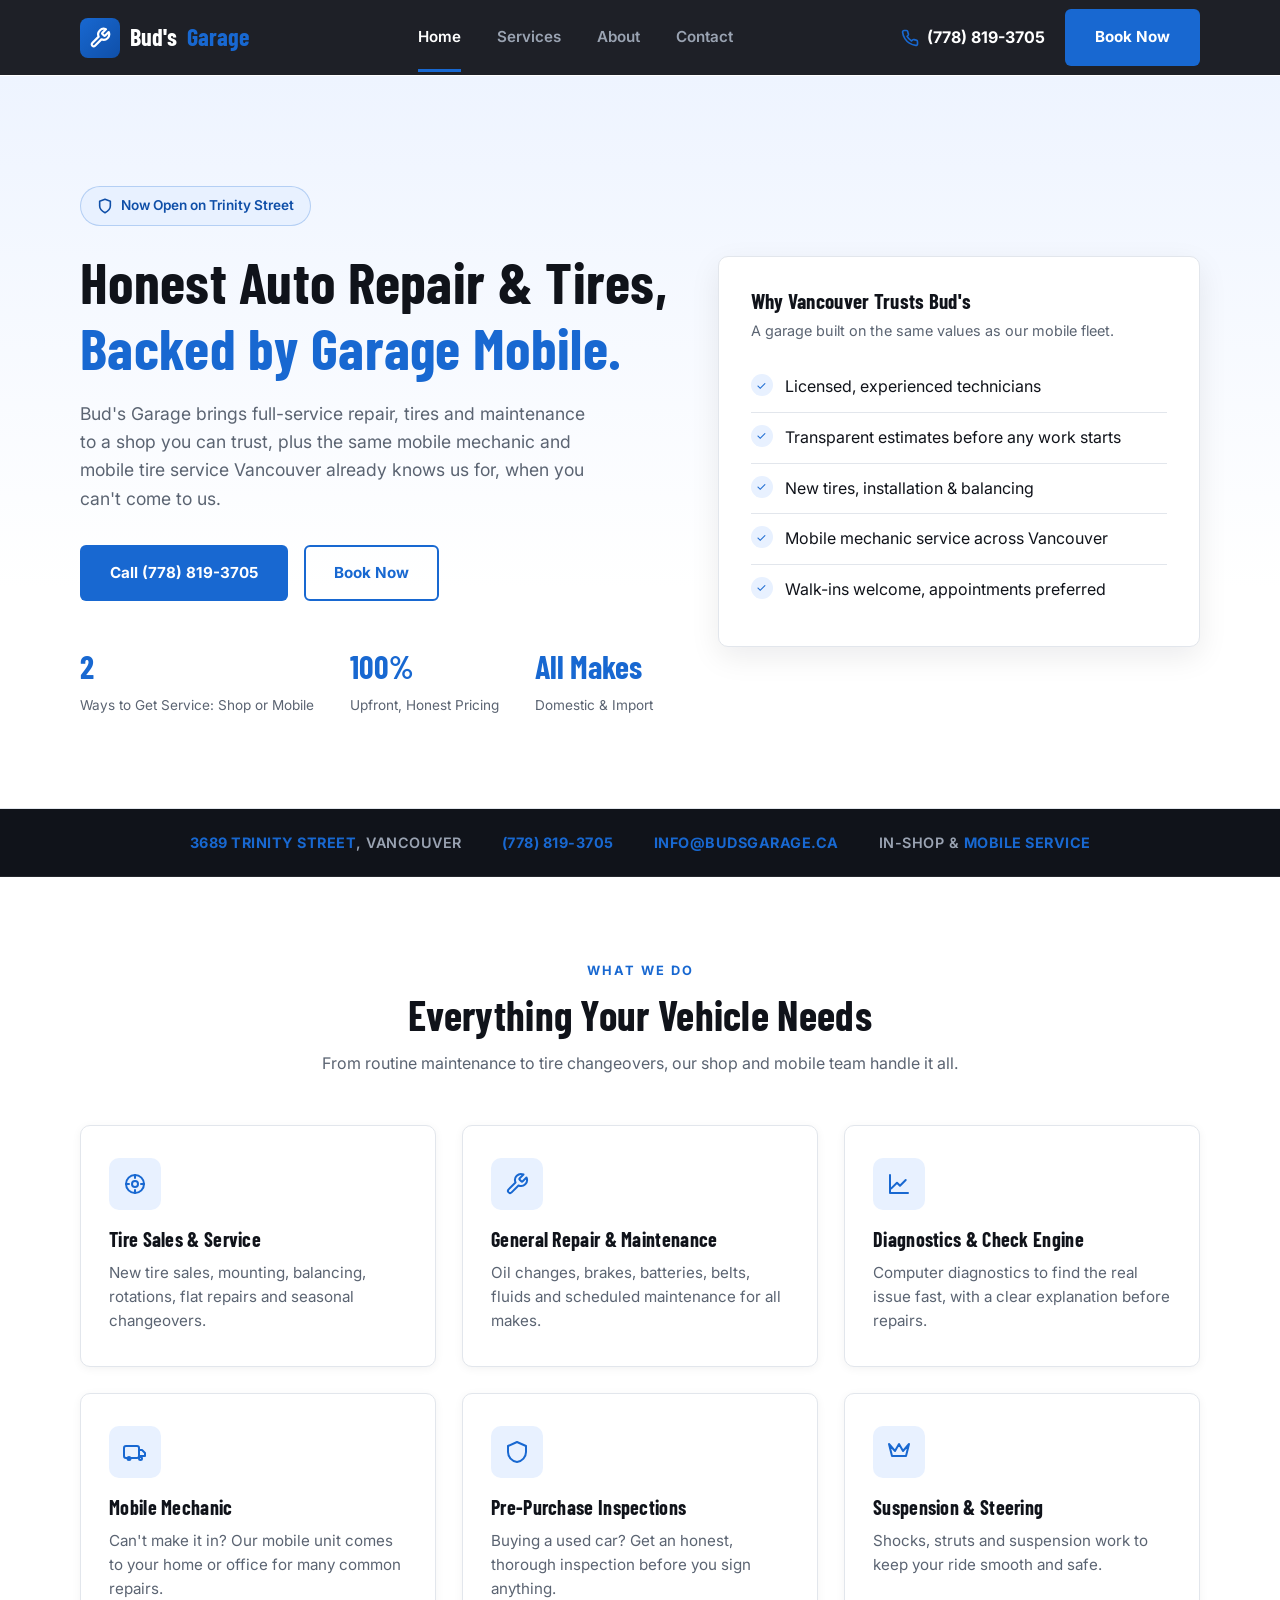
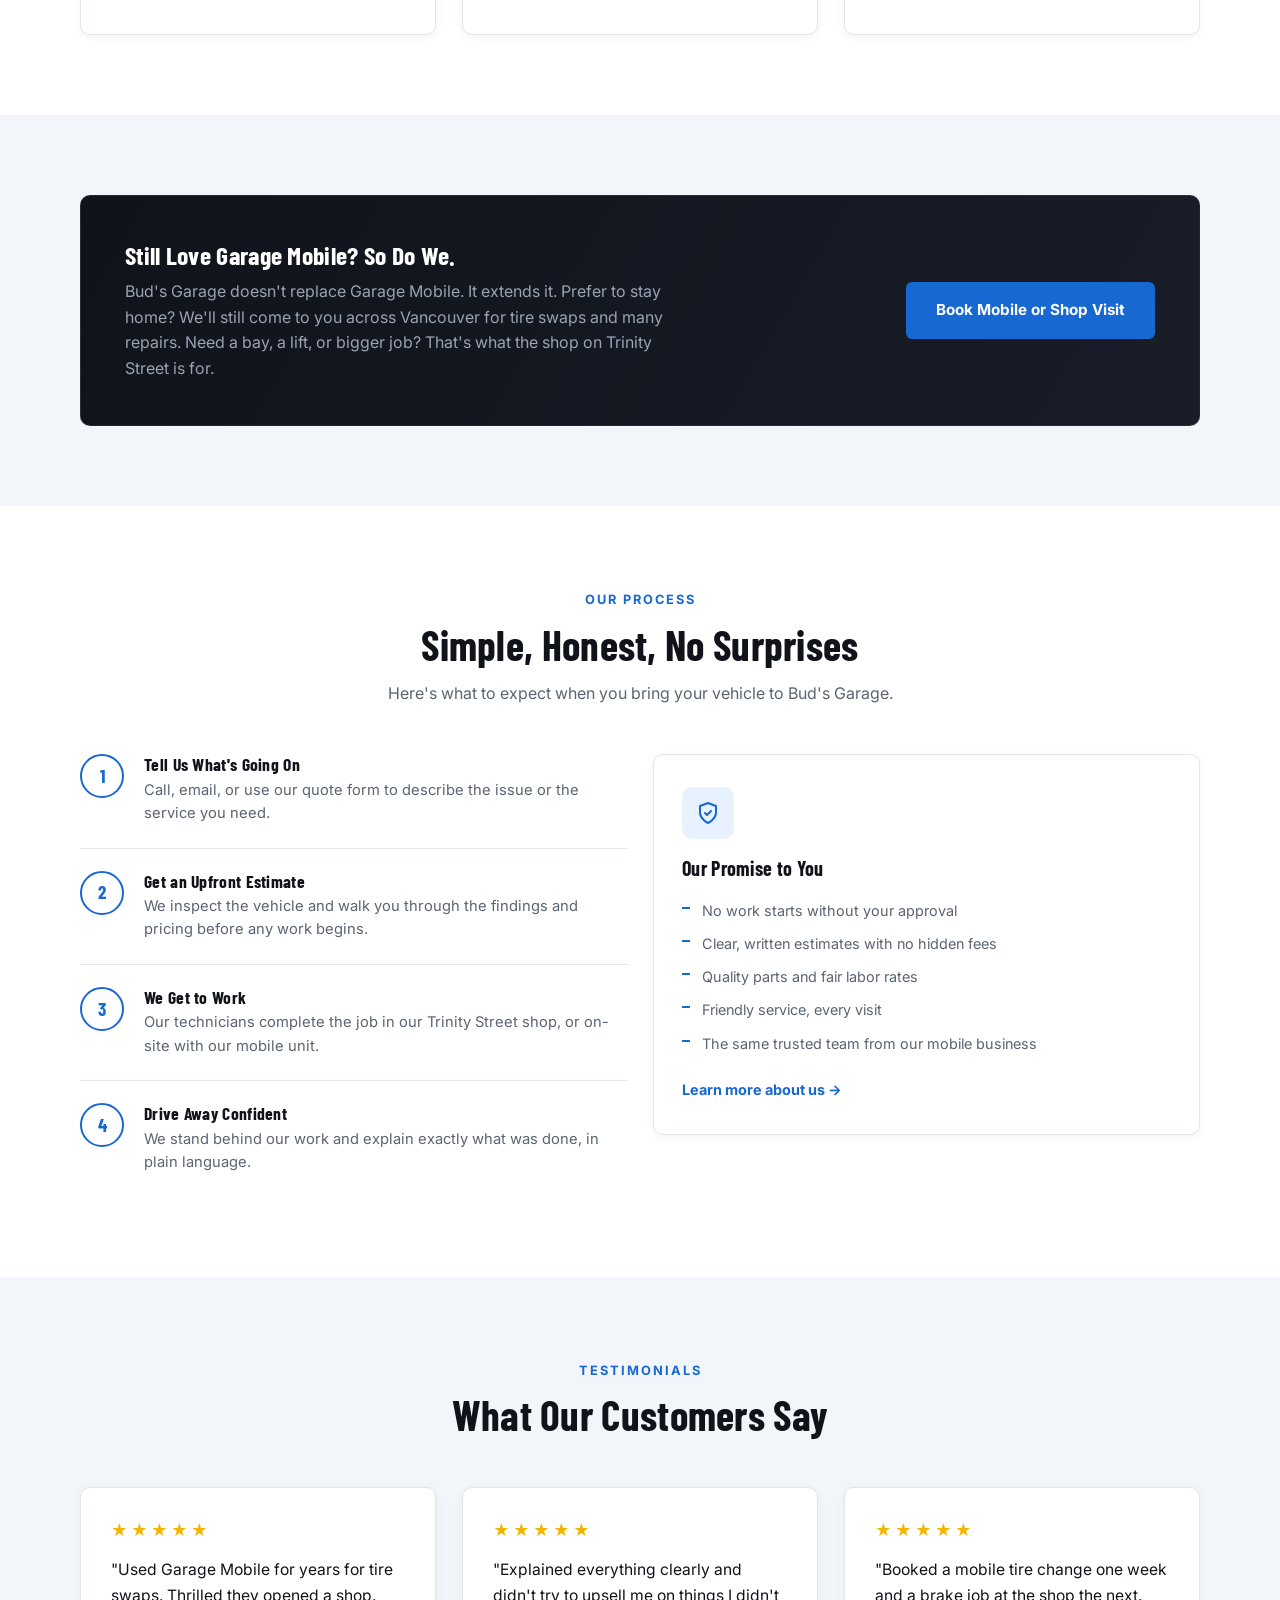
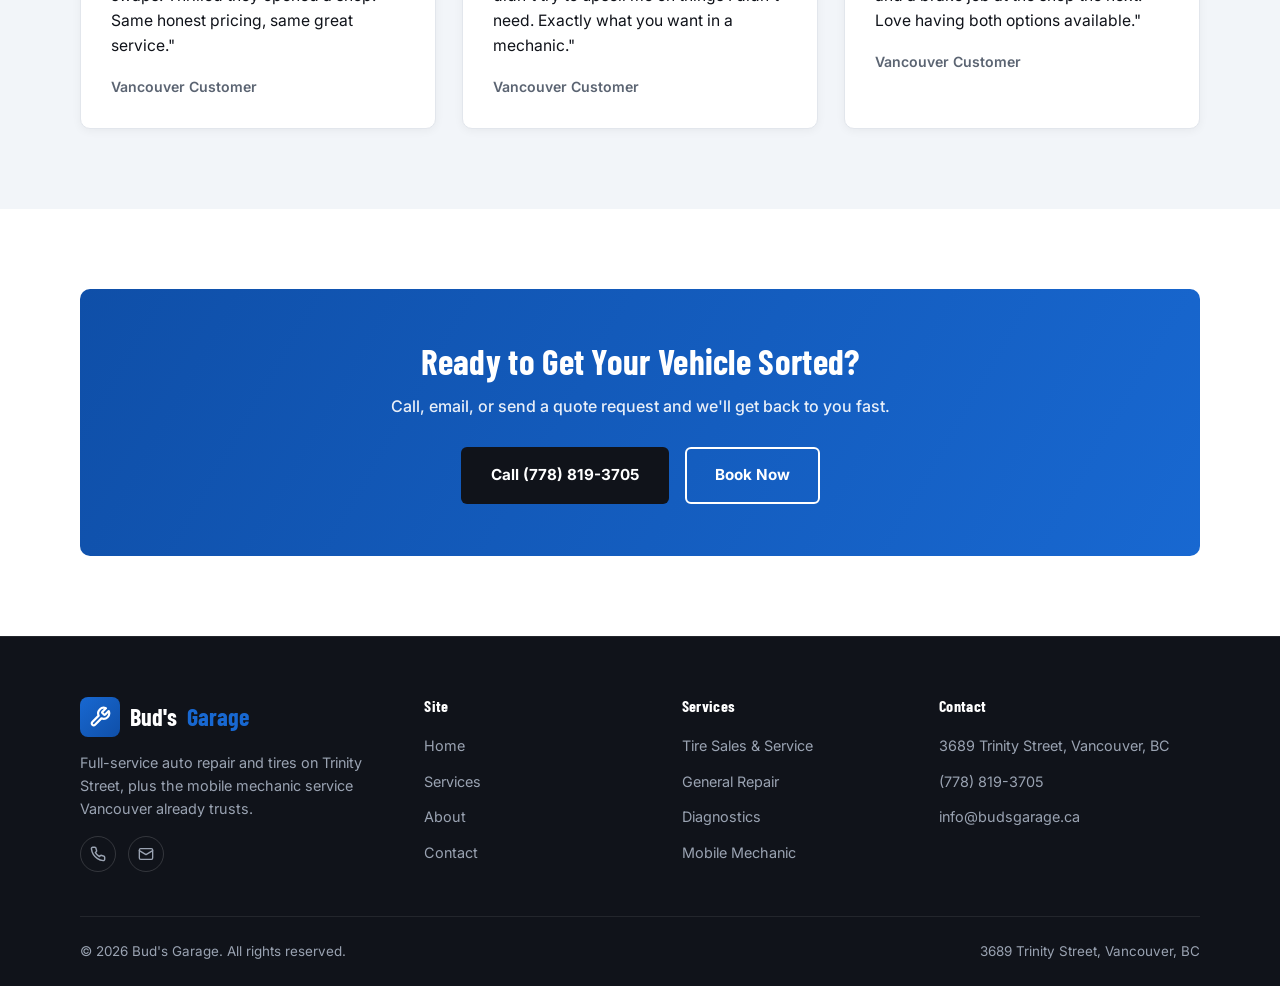
==== index.html @ 2392dcfe "Redesign site with light/blue/black theme inspired by flyer reference Switches from the dark orange " ====
<!DOCTYPE html>
<html lang="en">
<head>
<meta charset="UTF-8">
<meta name="viewport" content="width=device-width, initial-scale=1.0">
<title>Bud's Garage | Auto Repair &amp; Tire Shop in Vancouver</title>
<meta name="description" content="Bud's Garage is Vancouver's trusted auto repair and tire shop at 3689 Trinity Street, now backed by Garage Mobile, our mobile mechanic and tire service. Call (778) 819-3705.">
<link rel="canonical" href="https://budsgarage.ca/">
<meta name="theme-color" content="#10131a">

<meta property="og:type" content="website">
<meta property="og:site_name" content="Bud's Garage">
<meta property="og:title" content="Bud's Garage | Auto Repair &amp; Tire Shop in Vancouver">
<meta property="og:description" content="Vancouver's trusted auto repair and tire shop at 3689 Trinity Street, now backed by Garage Mobile, our mobile mechanic and tire service.">
<meta property="og:url" content="https://budsgarage.ca/">
<meta property="og:image" content="https://budsgarage.ca/assets/og-image.png">
<meta property="og:image:width" content="1200">
<meta property="og:image:height" content="630">
<meta property="og:locale" content="en_CA">

<meta name="twitter:card" content="summary_large_image">
<meta name="twitter:title" content="Bud's Garage | Auto Repair &amp; Tire Shop in Vancouver">
<meta name="twitter:description" content="Vancouver's trusted auto repair and tire shop at 3689 Trinity Street, now backed by Garage Mobile, our mobile mechanic and tire service.">
<meta name="twitter:image" content="https://budsgarage.ca/assets/og-image.png">

<link rel="icon" href="assets/favicon.svg" type="image/svg+xml">
<link rel="preconnect" href="https://fonts.googleapis.com">
<link rel="preconnect" href="https://fonts.gstatic.com" crossorigin>
<link href="https://fonts.googleapis.com/css2?family=Barlow+Condensed:wght@600;700&family=Inter:wght@400;500;600;700;800&display=swap" rel="stylesheet">
<link rel="stylesheet" href="css/style.css">
<script type="application/ld+json">
{
  "@context": "https://schema.org",
  "@type": "AutoRepair",
  "name": "Bud's Garage",
  "image": "https://budsgarage.ca/assets/og-image.png",
  "url": "https://budsgarage.ca/",
  "telephone": "+17788193705",
  "email": "info@budsgarage.ca",
  "priceRange": "$$",
  "address": {
    "@type": "PostalAddress",
    "streetAddress": "3689 Trinity Street",
    "addressLocality": "Vancouver",
    "addressRegion": "BC",
    "addressCountry": "CA"
  },
  "openingHoursSpecification": [
    {
      "@type": "OpeningHoursSpecification",
      "dayOfWeek": ["Monday", "Tuesday", "Wednesday", "Thursday", "Friday"],
      "opens": "08:00",
      "closes": "18:00"
    },
    {
      "@type": "OpeningHoursSpecification",
      "dayOfWeek": ["Saturday"],
      "opens": "09:00",
      "closes": "15:00"
    }
  ]
}
</script>
</head>
<body>

<!-- ===== Header ===== -->
<header class="site-header">
  <div class="container header-inner">
    <a href="index.html" class="brand">
      <span class="logo-mark">
        <svg width="22" height="22" viewBox="0 0 24 24" fill="none" stroke="currentColor" stroke-width="2.4" stroke-linecap="round" stroke-linejoin="round"><path d="M14.7 6.3a1 1 0 0 0 0 1.4l1.6 1.6a1 1 0 0 0 1.4 0l3.77-3.77a6 6 0 0 1-7.94 7.94l-6.91 6.91a2.12 2.12 0 0 1-3-3l6.91-6.91a6 6 0 0 1 7.94-7.94l-3.76 3.76z"/></svg>
      </span>
      Bud's <span>Garage</span>
    </a>
    <nav class="main-nav" id="main-nav">
      <a href="index.html" class="active">Home</a>
      <a href="services.html">Services</a>
      <a href="about.html">About</a>
      <a href="contact.html">Contact</a>
    </nav>
    <div class="header-cta">
      <a href="tel:+17788193705" class="header-phone">
        <svg class="icon" width="18" height="18" viewBox="0 0 24 24" fill="none" stroke="currentColor" stroke-width="2.2" stroke-linecap="round" stroke-linejoin="round"><path d="M22 16.92v3a2 2 0 0 1-2.18 2 19.79 19.79 0 0 1-8.63-3.07 19.5 19.5 0 0 1-6-6 19.79 19.79 0 0 1-3.07-8.67A2 2 0 0 1 4.11 2h3a2 2 0 0 1 2 1.72c.127.96.362 1.903.7 2.81a2 2 0 0 1-.45 2.11L8.09 9.91a16 16 0 0 0 6 6l1.27-1.27a2 2 0 0 1 2.11-.45c.907.338 1.85.573 2.81.7A2 2 0 0 1 22 16.92z"/></svg>
        <span class="label">(778) 819-3705</span>
      </a>
      <a href="contact.html#book" class="btn btn-primary">Book Now</a>
      <button class="nav-toggle" id="nav-toggle" aria-label="Toggle navigation">&#9776;</button>
    </div>
  </div>
</header>

<!-- ===== Hero ===== -->
<section class="hero">
  <div class="container hero-inner">
    <div>
      <div class="hero-badge">
        <svg width="16" height="16" viewBox="0 0 24 24" fill="none" stroke="currentColor" stroke-width="2.4" stroke-linecap="round" stroke-linejoin="round"><path d="M12 22s8-4 8-10V5l-8-3-8 3v7c0 6 8 10 8 10z"/></svg>
        Now Open on Trinity Street
      </div>
      <h1>Honest Auto Repair &amp; Tires, <span>Backed by Garage Mobile.</span></h1>
      <p>Bud's Garage brings full-service repair, tires and maintenance to a shop you can trust, plus the same mobile mechanic and mobile tire service Vancouver already knows us for, when you can't come to us.</p>
      <div class="hero-actions">
        <a href="tel:+17788193705" class="btn btn-primary">Call (778) 819-3705</a>
        <a href="contact.html#book" class="btn btn-outline">Book Now</a>
      </div>
      <div class="hero-stats">
        <div><strong>2</strong><span>Ways to Get Service: Shop or Mobile</span></div>
        <div><strong>100%</strong><span>Upfront, Honest Pricing</span></div>
        <div><strong>All Makes</strong><span>Domestic &amp; Import</span></div>
      </div>
    </div>
    <div class="hero-visual">
      <h3>Why Vancouver Trusts Bud's</h3>
      <p class="small">A garage built on the same values as our mobile fleet.</p>
      <ul class="hero-list">
        <li><span class="check">&#10003;</span> Licensed, experienced technicians</li>
        <li><span class="check">&#10003;</span> Transparent estimates before any work starts</li>
        <li><span class="check">&#10003;</span> New tires, installation &amp; balancing</li>
        <li><span class="check">&#10003;</span> Mobile mechanic service across Vancouver</li>
        <li><span class="check">&#10003;</span> Walk-ins welcome, appointments preferred</li>
      </ul>
    </div>
  </div>
</section>

<!-- ===== Trust strip ===== -->
<div class="trust-strip">
  <div class="container">
    <span><strong>3689 Trinity Street</strong>, Vancouver</span>
    <span><strong>(778) 819-3705</strong></span>
    <span><strong>info@budsgarage.ca</strong></span>
    <span>In-Shop &amp; <strong>Mobile Service</strong></span>
  </div>
</div>

<!-- ===== Services overview ===== -->
<section class="section" id="services">
  <div class="container">
    <div class="section-head">
      <span class="eyebrow">What We Do</span>
      <h2>Everything Your Vehicle Needs</h2>
      <p>From routine maintenance to tire changeovers, our shop and mobile team handle it all.</p>
    </div>
    <div class="grid grid-3">
      <div class="card">
        <div class="icon-wrap">
          <svg width="24" height="24" viewBox="0 0 24 24" fill="none" stroke="currentColor" stroke-width="2" stroke-linecap="round" stroke-linejoin="round"><circle cx="12" cy="12" r="9"/><circle cx="12" cy="12" r="3"/><path d="M12 3v3M12 18v3M3 12h3M18 12h3"/></svg>
        </div>
        <h3>Tire Sales &amp; Service</h3>
        <p>New tire sales, mounting, balancing, rotations, flat repairs and seasonal changeovers.</p>
      </div>
      <div class="card">
        <div class="icon-wrap">
          <svg width="24" height="24" viewBox="0 0 24 24" fill="none" stroke="currentColor" stroke-width="2" stroke-linecap="round" stroke-linejoin="round"><path d="M14.7 6.3a1 1 0 0 0 0 1.4l1.6 1.6a1 1 0 0 0 1.4 0l3.77-3.77a6 6 0 0 1-7.94 7.94l-6.91 6.91a2.12 2.12 0 0 1-3-3l6.91-6.91a6 6 0 0 1 7.94-7.94l-3.76 3.76z"/></svg>
        </div>
        <h3>General Repair &amp; Maintenance</h3>
        <p>Oil changes, brakes, batteries, belts, fluids and scheduled maintenance for all makes.</p>
      </div>
      <div class="card">
        <div class="icon-wrap">
          <svg width="24" height="24" viewBox="0 0 24 24" fill="none" stroke="currentColor" stroke-width="2" stroke-linecap="round" stroke-linejoin="round"><path d="M3 3v18h18"/><path d="M18.7 8 13 13.7l-3-3L4.3 16.4"/></svg>
        </div>
        <h3>Diagnostics &amp; Check Engine</h3>
        <p>Computer diagnostics to find the real issue fast, with a clear explanation before repairs.</p>
      </div>
      <div class="card">
        <div class="icon-wrap">
          <svg width="24" height="24" viewBox="0 0 24 24" fill="none" stroke="currentColor" stroke-width="2" stroke-linecap="round" stroke-linejoin="round"><rect x="1" y="6" width="15" height="12" rx="2"/><path d="M16 10h3l3 3v3h-6z"/><circle cx="6" cy="18.5" r="1.5"/><circle cx="17.5" cy="18.5" r="1.5"/></svg>
        </div>
        <h3>Mobile Mechanic</h3>
        <p>Can't make it in? Our mobile unit comes to your home or office for many common repairs.</p>
      </div>
      <div class="card">
        <div class="icon-wrap">
          <svg width="24" height="24" viewBox="0 0 24 24" fill="none" stroke="currentColor" stroke-width="2" stroke-linecap="round" stroke-linejoin="round"><path d="M12 2 3 6v6c0 5 3.8 9.3 9 10 5.2-.7 9-5 9-10V6l-9-4z"/></svg>
        </div>
        <h3>Pre-Purchase Inspections</h3>
        <p>Buying a used car? Get an honest, thorough inspection before you sign anything.</p>
      </div>
      <div class="card">
        <div class="icon-wrap">
          <svg width="24" height="24" viewBox="0 0 24 24" fill="none" stroke="currentColor" stroke-width="2" stroke-linecap="round" stroke-linejoin="round"><path d="m2 4 3 12h14l3-12-6 7-4-7-4 7-6-7z"/></svg>
        </div>
        <h3>Suspension &amp; Steering</h3>
        <p>Shocks, struts and suspension work to keep your ride smooth and safe.</p>
      </div>
    </div>
  </div>
</section>

<!-- ===== Mobile cross-promo ===== -->
<section class="section section-alt">
  <div class="container">
    <div class="mobile-banner">
      <div>
        <h3>Still Love Garage Mobile? So Do We.</h3>
        <p>Bud's Garage doesn't replace Garage Mobile. It extends it. Prefer to stay home? We'll still come to you across Vancouver for tire swaps and many repairs. Need a bay, a lift, or bigger job? That's what the shop on Trinity Street is for.</p>
      </div>
      <a href="contact.html#book" class="btn btn-primary">Book Mobile or Shop Visit</a>
    </div>
  </div>
</section>

<!-- ===== Why choose us ===== -->
<section class="section">
  <div class="container">
    <div class="section-head">
      <span class="eyebrow">Our Process</span>
      <h2>Simple, Honest, No Surprises</h2>
      <p>Here's what to expect when you bring your vehicle to Bud's Garage.</p>
    </div>
    <div class="grid grid-2">
      <div class="steps">
        <div class="step">
          <div class="step-num">1</div>
          <div>
            <h4>Tell Us What's Going On</h4>
            <p>Call, email, or use our quote form to describe the issue or the service you need.</p>
          </div>
        </div>
        <div class="step">
          <div class="step-num">2</div>
          <div>
            <h4>Get an Upfront Estimate</h4>
            <p>We inspect the vehicle and walk you through the findings and pricing before any work begins.</p>
          </div>
        </div>
        <div class="step">
          <div class="step-num">3</div>
          <div>
            <h4>We Get to Work</h4>
            <p>Our technicians complete the job in our Trinity Street shop, or on-site with our mobile unit.</p>
          </div>
        </div>
        <div class="step">
          <div class="step-num">4</div>
          <div>
            <h4>Drive Away Confident</h4>
            <p>We stand behind our work and explain exactly what was done, in plain language.</p>
          </div>
        </div>
      </div>
      <div class="card" style="align-self:start;">
        <div class="icon-wrap">
          <svg width="24" height="24" viewBox="0 0 24 24" fill="none" stroke="currentColor" stroke-width="2" stroke-linecap="round" stroke-linejoin="round"><path d="M12 22s8-4 8-10V5l-8-3-8 3v7c0 6 8 10 8 10z"/><path d="m9 12 2 2 4-4"/></svg>
        </div>
        <h3>Our Promise to You</h3>
        <ul>
          <li>No work starts without your approval</li>
          <li>Clear, written estimates with no hidden fees</li>
          <li>Quality parts and fair labor rates</li>
          <li>Friendly service, every visit</li>
          <li>The same trusted team from our mobile business</li>
        </ul>
        <a href="about.html" class="card-link">Learn more about us &rarr;</a>
      </div>
    </div>
  </div>
</section>

<!-- ===== Testimonials ===== -->
<section class="section section-alt">
  <div class="container">
    <div class="section-head">
      <span class="eyebrow">Testimonials</span>
      <h2>What Our Customers Say</h2>
    </div>
    <div class="grid grid-3">
      <div class="testimonial">
        <div class="stars">&#9733;&#9733;&#9733;&#9733;&#9733;</div>
        <p class="quote">"Used Garage Mobile for years for tire swaps. Thrilled they opened a shop. Same honest pricing, same great service."</p>
        <div class="author">Vancouver Customer</div>
      </div>
      <div class="testimonial">
        <div class="stars">&#9733;&#9733;&#9733;&#9733;&#9733;</div>
        <p class="quote">"Explained everything clearly and didn't try to upsell me on things I didn't need. Exactly what you want in a mechanic."</p>
        <div class="author">Vancouver Customer</div>
      </div>
      <div class="testimonial">
        <div class="stars">&#9733;&#9733;&#9733;&#9733;&#9733;</div>
        <p class="quote">"Booked a mobile tire change one week and a brake job at the shop the next. Love having both options available."</p>
        <div class="author">Vancouver Customer</div>
      </div>
    </div>
  </div>
</section>

<!-- ===== CTA band ===== -->
<section class="section">
  <div class="container">
    <div class="cta-band">
      <h2>Ready to Get Your Vehicle Sorted?</h2>
      <p>Call, email, or send a quote request and we'll get back to you fast.</p>
      <div class="cta-actions">
        <a href="tel:+17788193705" class="btn btn-primary">Call (778) 819-3705</a>
        <a href="contact.html#book" class="btn btn-outline">Book Now</a>
      </div>
    </div>
  </div>
</section>

<!-- ===== Footer ===== -->
<footer class="site-footer" id="site-footer-include"></footer>

<div class="sticky-call">
  <a href="tel:+17788193705" style="color:inherit;display:flex;align-items:center;gap:8px;">
    <svg width="18" height="18" viewBox="0 0 24 24" fill="none" stroke="currentColor" stroke-width="2.2" stroke-linecap="round" stroke-linejoin="round"><path d="M22 16.92v3a2 2 0 0 1-2.18 2 19.79 19.79 0 0 1-8.63-3.07 19.5 19.5 0 0 1-6-6 19.79 19.79 0 0 1-3.07-8.67A2 2 0 0 1 4.11 2h3a2 2 0 0 1 2 1.72c.127.96.362 1.903.7 2.81a2 2 0 0 1-.45 2.11L8.09 9.91a16 16 0 0 0 6 6l1.27-1.27a2 2 0 0 1 2.11-.45c.907.338 1.85.573 2.81.7A2 2 0 0 1 22 16.92z"/></svg>
    Call Bud's Garage Now
  </a>
</div>

<script src="js/main.js"></script>
</body>
</html>
---- css/style.css ----
/* ===========================
   Bud's Garage — Stylesheet
   =========================== */

:root {
  --bg: #ffffff;
  --bg-alt: #f2f5f9;
  --card: #ffffff;
  --border: #e2e6ec;
  --text: #10131a;
  --text-dim: #5b6472;
  --accent: #1868d1;
  --accent-dark: #0f4fa8;
  --accent-tint: #e8f1ff;
  --dark: #10131a;
  --dark-alt: #181d29;
  --on-dark: #ffffff;
  --on-dark-dim: #9aa3b2;
  --stars: #f5b400;
  --radius: 10px;
  --shadow: 0 10px 30px rgba(16, 19, 26, 0.08);
  --max-width: 1160px;
  --header-height: 76px;
}

* {
  box-sizing: border-box;
  margin: 0;
  padding: 0;
}

html {
  scroll-behavior: smooth;
}

body {
  background: var(--bg);
  color: var(--text);
  font-family: "Inter", -apple-system, BlinkMacSystemFont, "Segoe UI", Roboto, Helvetica, Arial, sans-serif;
  line-height: 1.6;
  -webkit-font-smoothing: antialiased;
}

img {
  max-width: 100%;
  display: block;
}

a {
  color: inherit;
  text-decoration: none;
}

ul {
  list-style: none;
}

h1, h2, h3, h4 {
  font-family: "Barlow Condensed", "Inter", sans-serif;
  font-weight: 700;
  letter-spacing: 0.3px;
  line-height: 1.15;
}

.container {
  width: 100%;
  max-width: var(--max-width);
  margin: 0 auto;
  padding: 0 20px;
}

.section {
  padding: 80px 0;
}

.section-alt {
  background: var(--bg-alt);
}

.section-head {
  text-align: center;
  max-width: 640px;
  margin: 0 auto 48px;
}

.eyebrow {
  display: inline-block;
  color: var(--accent);
  font-weight: 700;
  text-transform: uppercase;
  letter-spacing: 2px;
  font-size: 0.8rem;
  margin-bottom: 10px;
}

.section-head h2 {
  font-size: clamp(1.8rem, 3.5vw, 2.6rem);
  margin-bottom: 12px;
}

.section-head p {
  color: var(--text-dim);
}

/* ---------- Buttons ---------- */

.btn {
  display: inline-flex;
  align-items: center;
  justify-content: center;
  gap: 8px;
  padding: 14px 28px;
  border-radius: 6px;
  font-weight: 700;
  font-size: 0.95rem;
  cursor: pointer;
  border: 2px solid transparent;
  transition: transform 0.15s ease, background 0.2s ease, border-color 0.2s ease, color 0.2s ease;
  white-space: nowrap;
}

.btn:hover {
  transform: translateY(-2px);
}

.btn-primary {
  background: var(--accent);
  color: #fff;
}

.btn-primary:hover {
  background: var(--accent-dark);
}

.btn-outline {
  border-color: var(--accent);
  color: var(--accent);
}

.btn-outline:hover {
  background: var(--accent);
  color: #fff;
}

.btn-block {
  width: 100%;
}

/* ---------- Header ---------- */

.site-header {
  position: sticky;
  top: 0;
  z-index: 100;
  height: var(--header-height);
  display: flex;
  align-items: center;
  border-bottom: 1px solid rgba(255, 255, 255, 0.08);
}

.site-header::before {
  content: "";
  position: absolute;
  inset: 0;
  z-index: -1;
  background: rgba(16, 19, 26, 0.94);
  backdrop-filter: blur(8px);
}

.header-inner {
  display: flex;
  align-items: center;
  justify-content: space-between;
  width: 100%;
}

.brand {
  display: flex;
  align-items: center;
  gap: 10px;
  font-family: "Barlow Condensed", sans-serif;
  font-size: 1.5rem;
  font-weight: 700;
  color: var(--on-dark);
}

.brand .logo-mark {
  width: 40px;
  height: 40px;
  border-radius: 8px;
  background: linear-gradient(135deg, var(--accent), var(--accent-dark));
  display: flex;
  align-items: center;
  justify-content: center;
  color: #fff;
  font-size: 1.3rem;
  flex-shrink: 0;
}

.brand span {
  color: var(--accent);
}

.main-nav {
  display: flex;
  align-items: center;
  gap: 36px;
}

.main-nav a {
  font-weight: 600;
  font-size: 0.95rem;
  color: var(--on-dark-dim);
  transition: color 0.2s ease;
  position: relative;
}

.main-nav a:hover,
.main-nav a.active {
  color: var(--on-dark);
}

.main-nav a.active::after {
  content: "";
  position: absolute;
  left: 0;
  right: 0;
  bottom: -22px;
  height: 3px;
  background: var(--accent);
}

.header-cta {
  display: flex;
  align-items: center;
  gap: 20px;
}

.header-phone {
  display: flex;
  align-items: center;
  gap: 8px;
  font-weight: 700;
  color: var(--on-dark);
}

.header-phone .icon {
  color: var(--accent);
}

.nav-toggle {
  display: none;
  background: none;
  border: none;
  color: var(--on-dark);
  font-size: 1.6rem;
  cursor: pointer;
}

/* ---------- Hero ---------- */

.hero {
  position: relative;
  padding: 110px 0 90px;
  background: linear-gradient(180deg, #eef4ff 0%, #ffffff 70%);
  overflow: hidden;
  border-bottom: 1px solid var(--border);
}

.hero-inner {
  display: grid;
  grid-template-columns: 1.1fr 0.9fr;
  gap: 48px;
  align-items: center;
}

.hero-badge {
  display: inline-flex;
  align-items: center;
  gap: 8px;
  background: var(--accent-tint);
  color: var(--accent-dark);
  border: 1px solid rgba(24, 104, 209, 0.25);
  padding: 8px 16px;
  border-radius: 999px;
  font-size: 0.85rem;
  font-weight: 600;
  margin-bottom: 22px;
}

.hero h1 {
  font-size: clamp(2.4rem, 5vw, 3.6rem);
  margin-bottom: 20px;
}

.hero h1 span {
  color: var(--accent);
}

.hero p {
  color: var(--text-dim);
  font-size: 1.1rem;
  max-width: 520px;
  margin-bottom: 32px;
}

.hero-actions {
  display: flex;
  gap: 16px;
  flex-wrap: wrap;
  margin-bottom: 40px;
}

.hero-stats {
  display: flex;
  gap: 36px;
  flex-wrap: wrap;
}

.hero-stats div strong {
  display: block;
  font-family: "Barlow Condensed", sans-serif;
  font-size: 2rem;
  color: var(--accent);
}

.hero-stats div span {
  color: var(--text-dim);
  font-size: 0.85rem;
}

.hero-visual {
  background: var(--card);
  border: 1px solid var(--border);
  border-radius: var(--radius);
  padding: 32px;
  box-shadow: var(--shadow);
}

.hero-visual h3 {
  font-size: 1.3rem;
  margin-bottom: 6px;
}

.hero-visual p.small {
  color: var(--text-dim);
  font-size: 0.9rem;
  margin-bottom: 20px;
}

.hero-list li {
  display: flex;
  align-items: flex-start;
  gap: 12px;
  padding: 12px 0;
  border-top: 1px solid var(--border);
}

.hero-list li:first-child {
  border-top: none;
}

.hero-list .check {
  flex-shrink: 0;
  width: 22px;
  height: 22px;
  border-radius: 50%;
  background: var(--accent-tint);
  color: var(--accent);
  display: flex;
  align-items: center;
  justify-content: center;
  font-size: 0.75rem;
}

/* ---------- Trust strip ---------- */

.trust-strip {
  background: var(--dark);
  border-bottom: 1px solid rgba(255, 255, 255, 0.08);
  padding: 22px 0;
}

.trust-strip .container {
  display: flex;
  flex-wrap: wrap;
  justify-content: center;
  gap: 14px 40px;
  text-align: center;
}

.trust-strip span {
  color: var(--on-dark-dim);
  font-weight: 600;
  font-size: 0.9rem;
  letter-spacing: 0.5px;
  text-transform: uppercase;
}

.trust-strip strong {
  color: var(--accent);
}

/* ---------- Cards / Grids ---------- */

.grid {
  display: grid;
  gap: 26px;
}

.grid-3 {
  grid-template-columns: repeat(3, 1fr);
}

.grid-2 {
  grid-template-columns: repeat(2, 1fr);
}

.grid-4 {
  grid-template-columns: repeat(4, 1fr);
}

.card {
  background: var(--card);
  border: 1px solid var(--border);
  border-radius: var(--radius);
  padding: 32px 28px;
  box-shadow: 0 2px 10px rgba(16, 19, 26, 0.05);
  transition: transform 0.2s ease, border-color 0.2s ease, box-shadow 0.2s ease;
}

.card:hover {
  transform: translateY(-4px);
  border-color: var(--accent);
  box-shadow: var(--shadow);
}

.card .icon-wrap {
  width: 52px;
  height: 52px;
  border-radius: 10px;
  background: var(--accent-tint);
  color: var(--accent);
  display: flex;
  align-items: center;
  justify-content: center;
  font-size: 1.4rem;
  margin-bottom: 18px;
}

.card h3 {
  font-size: 1.25rem;
  margin-bottom: 10px;
}

.card p {
  color: var(--text-dim);
  font-size: 0.95rem;
}

.card ul {
  margin-top: 14px;
}

.card ul li {
  color: var(--text-dim);
  font-size: 0.9rem;
  padding: 5px 0;
  padding-left: 20px;
  position: relative;
}

.card ul li::before {
  content: "";
  position: absolute;
  left: 0;
  top: 13px;
  width: 8px;
  height: 2px;
  background: var(--accent);
}

.card .card-link {
  display: inline-flex;
  align-items: center;
  gap: 6px;
  margin-top: 18px;
  color: var(--accent);
  font-weight: 700;
  font-size: 0.9rem;
}

/* ---------- Mobile banner (cross-promo) ---------- */

.mobile-banner {
  background: linear-gradient(120deg, var(--dark), var(--dark-alt));
  border: 1px solid rgba(255, 255, 255, 0.08);
  border-radius: var(--radius);
  padding: 44px;
  display: grid;
  grid-template-columns: 1fr auto;
  align-items: center;
  gap: 24px;
}

.mobile-banner h3 {
  font-size: 1.6rem;
  margin-bottom: 10px;
  color: var(--on-dark);
}

.mobile-banner p {
  color: var(--on-dark-dim);
  max-width: 560px;
}

/* ---------- Why us / steps ---------- */

.steps {
  counter-reset: step;
}

.step {
  display: flex;
  gap: 20px;
  padding: 22px 0;
  border-top: 1px solid var(--border);
}

.step:first-child {
  border-top: none;
  padding-top: 0;
}

.step-num {
  counter-increment: step;
  flex-shrink: 0;
  width: 44px;
  height: 44px;
  border-radius: 50%;
  border: 2px solid var(--accent);
  color: var(--accent);
  display: flex;
  align-items: center;
  justify-content: center;
  font-family: "Barlow Condensed", sans-serif;
  font-weight: 700;
  font-size: 1.2rem;
}

.step h4 {
  font-size: 1.1rem;
  margin-bottom: 4px;
}

.step p {
  color: var(--text-dim);
  font-size: 0.92rem;
}

/* ---------- Testimonials ---------- */

.testimonial {
  background: var(--card);
  border: 1px solid var(--border);
  border-radius: var(--radius);
  padding: 30px;
  box-shadow: 0 2px 10px rgba(16, 19, 26, 0.05);
}

.testimonial .stars {
  color: var(--stars);
  margin-bottom: 14px;
  letter-spacing: 3px;
}

.testimonial p.quote {
  color: var(--text);
  font-size: 0.98rem;
  margin-bottom: 18px;
}

.testimonial .author {
  color: var(--text-dim);
  font-size: 0.88rem;
  font-weight: 600;
}

/* ---------- CTA band ---------- */

.cta-band {
  background: linear-gradient(120deg, var(--accent-dark), var(--accent));
  border-radius: var(--radius);
  padding: 52px;
  text-align: center;
  color: var(--on-dark);
}

.cta-band h2 {
  font-size: clamp(1.6rem, 3vw, 2.2rem);
  margin-bottom: 12px;
  color: var(--on-dark);
}

.cta-band p {
  margin-bottom: 28px;
  font-weight: 500;
  opacity: 0.9;
}

.cta-band .btn-primary {
  background: var(--dark);
  color: #fff;
}

.cta-band .btn-primary:hover {
  background: #23262c;
}

.cta-actions {
  display: flex;
  gap: 16px;
  justify-content: center;
  flex-wrap: wrap;
}

.cta-band .btn-outline {
  border-color: #fff;
  color: #fff;
}

.cta-band .btn-outline:hover {
  background: #fff;
  color: var(--accent);
}

/* ---------- Page header (interior pages) ---------- */

.page-hero {
  padding: 64px 0 50px;
  background: var(--bg-alt);
  border-bottom: 1px solid var(--border);
  text-align: center;
}

.page-hero .eyebrow {
  margin-bottom: 8px;
}

.page-hero h1 {
  font-size: clamp(2rem, 4vw, 2.8rem);
  margin-bottom: 14px;
}

.page-hero p {
  color: var(--text-dim);
  max-width: 620px;
  margin: 0 auto;
}

.breadcrumb {
  color: var(--text-dim);
  font-size: 0.85rem;
  margin-bottom: 14px;
}

.breadcrumb a {
  color: var(--accent);
}

/* ---------- Services page ---------- */

.service-block {
  display: grid;
  grid-template-columns: 0.9fr 1.1fr;
  gap: 48px;
  align-items: start;
  padding: 56px 0;
  border-top: 1px solid var(--border);
}

.service-block:first-of-type {
  border-top: none;
}

.service-block .icon-wrap {
  width: 60px;
  height: 60px;
  border-radius: 12px;
  background: var(--accent-tint);
  color: var(--accent);
  display: flex;
  align-items: center;
  justify-content: center;
  font-size: 1.6rem;
  margin-bottom: 20px;
}

.service-block h2 {
  font-size: 1.7rem;
  margin-bottom: 12px;
}

.service-block > div:first-child p {
  color: var(--text-dim);
}

.service-list {
  display: grid;
  grid-template-columns: repeat(2, 1fr);
  gap: 14px 24px;
}

.service-list li {
  display: flex;
  align-items: flex-start;
  gap: 10px;
  color: var(--text-dim);
  font-size: 0.92rem;
  padding: 14px 16px;
  background: var(--card);
  border: 1px solid var(--border);
  border-radius: 8px;
}

.service-list .check {
  flex-shrink: 0;
  width: 20px;
  height: 20px;
  border-radius: 50%;
  background: var(--accent-tint);
  color: var(--accent);
  display: flex;
  align-items: center;
  justify-content: center;
  font-size: 0.7rem;
  margin-top: 1px;
}

/* ---------- About page ---------- */

.about-grid {
  display: grid;
  grid-template-columns: 1fr 1fr;
  gap: 48px;
  align-items: center;
}

.about-visual {
  background: var(--card);
  border: 1px solid var(--border);
  border-radius: var(--radius);
  padding: 40px;
  height: 100%;
  box-shadow: 0 2px 10px rgba(16, 19, 26, 0.05);
}

.about-visual .badge-circle {
  width: 90px;
  height: 90px;
  border-radius: 50%;
  background: linear-gradient(135deg, var(--accent), var(--accent-dark));
  color: #fff;
  display: flex;
  align-items: center;
  justify-content: center;
  font-size: 2rem;
  margin-bottom: 20px;
}

.values-grid {
  display: grid;
  grid-template-columns: repeat(2, 1fr);
  gap: 22px;
}

/* ---------- Contact page ---------- */

.entrance-notice {
  display: flex;
  align-items: flex-start;
  gap: 12px;
  background: var(--accent-tint);
  border: 1px solid rgba(24, 104, 209, 0.3);
  border-radius: 8px;
  padding: 14px 16px;
  margin-top: 18px;
  color: var(--accent-dark);
  font-size: 0.9rem;
}

.entrance-notice svg {
  flex-shrink: 0;
  margin-top: 2px;
  color: var(--accent);
}

.contact-grid {
  display: grid;
  grid-template-columns: 1fr 1fr;
  gap: 48px;
  align-items: start;
}

.contact-info-card {
  background: var(--card);
  border: 1px solid var(--border);
  border-radius: var(--radius);
  padding: 32px;
  margin-bottom: 22px;
  box-shadow: 0 2px 10px rgba(16, 19, 26, 0.05);
}

.contact-info-card h3 {
  font-size: 1.2rem;
  margin-bottom: 18px;
}

.info-row {
  display: flex;
  gap: 16px;
  padding: 14px 0;
  border-top: 1px solid var(--border);
}

.info-row:first-of-type {
  border-top: none;
  padding-top: 0;
}

.info-row .icon-wrap {
  width: 42px;
  height: 42px;
  border-radius: 8px;
  background: var(--accent-tint);
  color: var(--accent);
  display: flex;
  align-items: center;
  justify-content: center;
  font-size: 1.1rem;
  flex-shrink: 0;
}

.info-row strong {
  display: block;
  margin-bottom: 3px;
}

.info-row a,
.info-row span {
  color: var(--text-dim);
  font-size: 0.94rem;
}

.info-row a:hover {
  color: var(--accent);
}

.hours-table {
  width: 100%;
  border-collapse: collapse;
}

.hours-table td {
  padding: 8px 0;
  border-top: 1px solid var(--border);
  font-size: 0.92rem;
  color: var(--text-dim);
}

.hours-table tr:first-child td {
  border-top: none;
}

.hours-table td:last-child {
  text-align: right;
  color: var(--text);
  font-weight: 600;
}

.map-embed {
  border-radius: var(--radius);
  overflow: hidden;
  border: 1px solid var(--border);
  margin-top: 22px;
}

.map-embed iframe {
  width: 100%;
  height: 280px;
  border: 0;
  display: block;
}

/* ---------- Form ---------- */

.form-card {
  background: var(--card);
  border: 1px solid var(--border);
  border-radius: var(--radius);
  padding: 36px;
  box-shadow: 0 2px 10px rgba(16, 19, 26, 0.05);
}

.form-note {
  font-size: 0.82rem;
  color: var(--text-dim);
  margin-top: 14px;
}

/* ---------- Footer ---------- */

.site-footer {
  background: var(--dark);
  border-top: 1px solid rgba(255, 255, 255, 0.08);
  padding: 60px 0 24px;
}

.footer-grid {
  display: grid;
  grid-template-columns: 1.4fr 1fr 1fr 1.2fr;
  gap: 40px;
  margin-bottom: 40px;
}

.footer-grid .brand {
  margin-bottom: 14px;
}

.footer-grid p {
  color: var(--on-dark-dim);
  font-size: 0.9rem;
  max-width: 300px;
}

.footer-col h4 {
  font-size: 1rem;
  margin-bottom: 18px;
  color: var(--on-dark);
}

.footer-col ul li {
  margin-bottom: 10px;
}

.footer-col ul li a {
  color: var(--on-dark-dim);
  font-size: 0.9rem;
  transition: color 0.2s ease;
}

.footer-col ul li a:hover {
  color: var(--accent);
}

.footer-bottom {
  border-top: 1px solid rgba(255, 255, 255, 0.08);
  padding-top: 24px;
  display: flex;
  justify-content: space-between;
  flex-wrap: wrap;
  gap: 10px;
  color: var(--on-dark-dim);
  font-size: 0.84rem;
}

.social-row {
  display: flex;
  gap: 12px;
  margin-top: 16px;
}

.social-row a {
  width: 36px;
  height: 36px;
  border-radius: 50%;
  border: 1px solid rgba(255, 255, 255, 0.15);
  display: flex;
  align-items: center;
  justify-content: center;
  color: var(--on-dark-dim);
  transition: all 0.2s ease;
}

.social-row a:hover {
  border-color: var(--accent);
  color: var(--accent);
}

/* ---------- Sticky call button (mobile) ---------- */

.sticky-call {
  display: none;
  position: fixed;
  bottom: 0;
  left: 0;
  right: 0;
  z-index: 200;
  background: var(--dark);
  color: var(--on-dark);
  text-align: center;
  font-weight: 700;
  padding: 14px;
  align-items: center;
  justify-content: center;
  gap: 8px;
}

/* ---------- Responsive ---------- */

@media (max-width: 980px) {
  .hero-inner,
  .about-grid,
  .contact-grid {
    grid-template-columns: 1fr;
  }

  .service-block {
    grid-template-columns: 1fr;
  }

  .grid-3,
  .grid-4 {
    grid-template-columns: repeat(2, 1fr);
  }

  .footer-grid {
    grid-template-columns: 1fr 1fr;
  }

  .mobile-banner {
    grid-template-columns: 1fr;
    text-align: center;
  }

  .mobile-banner .btn {
    justify-self: center;
  }
}

@media (max-width: 720px) {
  .main-nav {
    position: fixed;
    top: var(--header-height);
    left: 0;
    right: 0;
    bottom: 0;
    background: var(--dark);
    flex-direction: column;
    align-items: flex-start;
    padding: 30px 24px;
    gap: 26px;
    transform: translateX(100%);
    transition: transform 0.25s ease;
    overflow-y: auto;
  }

  .main-nav.open {
    transform: translateX(0);
  }

  .main-nav a.active::after {
    display: none;
  }

  .brand {
    font-size: 1.25rem;
  }

  .nav-toggle {
    display: block;
    flex-shrink: 0;
  }

  .header-cta {
    gap: 12px;
  }

  .header-phone {
    display: none;
  }

  .header-cta .btn {
    padding: 10px 16px;
    font-size: 0.85rem;
  }

  .hero {
    padding: 70px 0 60px;
  }

  .hero-actions .btn {
    flex: 1;
  }

  .grid-3,
  .grid-4,
  .grid-2,
  .values-grid,
  .service-list {
    grid-template-columns: 1fr;
  }

  .footer-grid {
    grid-template-columns: 1fr;
  }

  .cta-band {
    padding: 36px 24px;
  }

  .sticky-call {
    display: flex;
  }

  body {
    padding-bottom: 58px;
  }

  .section {
    padding: 56px 0;
  }
}
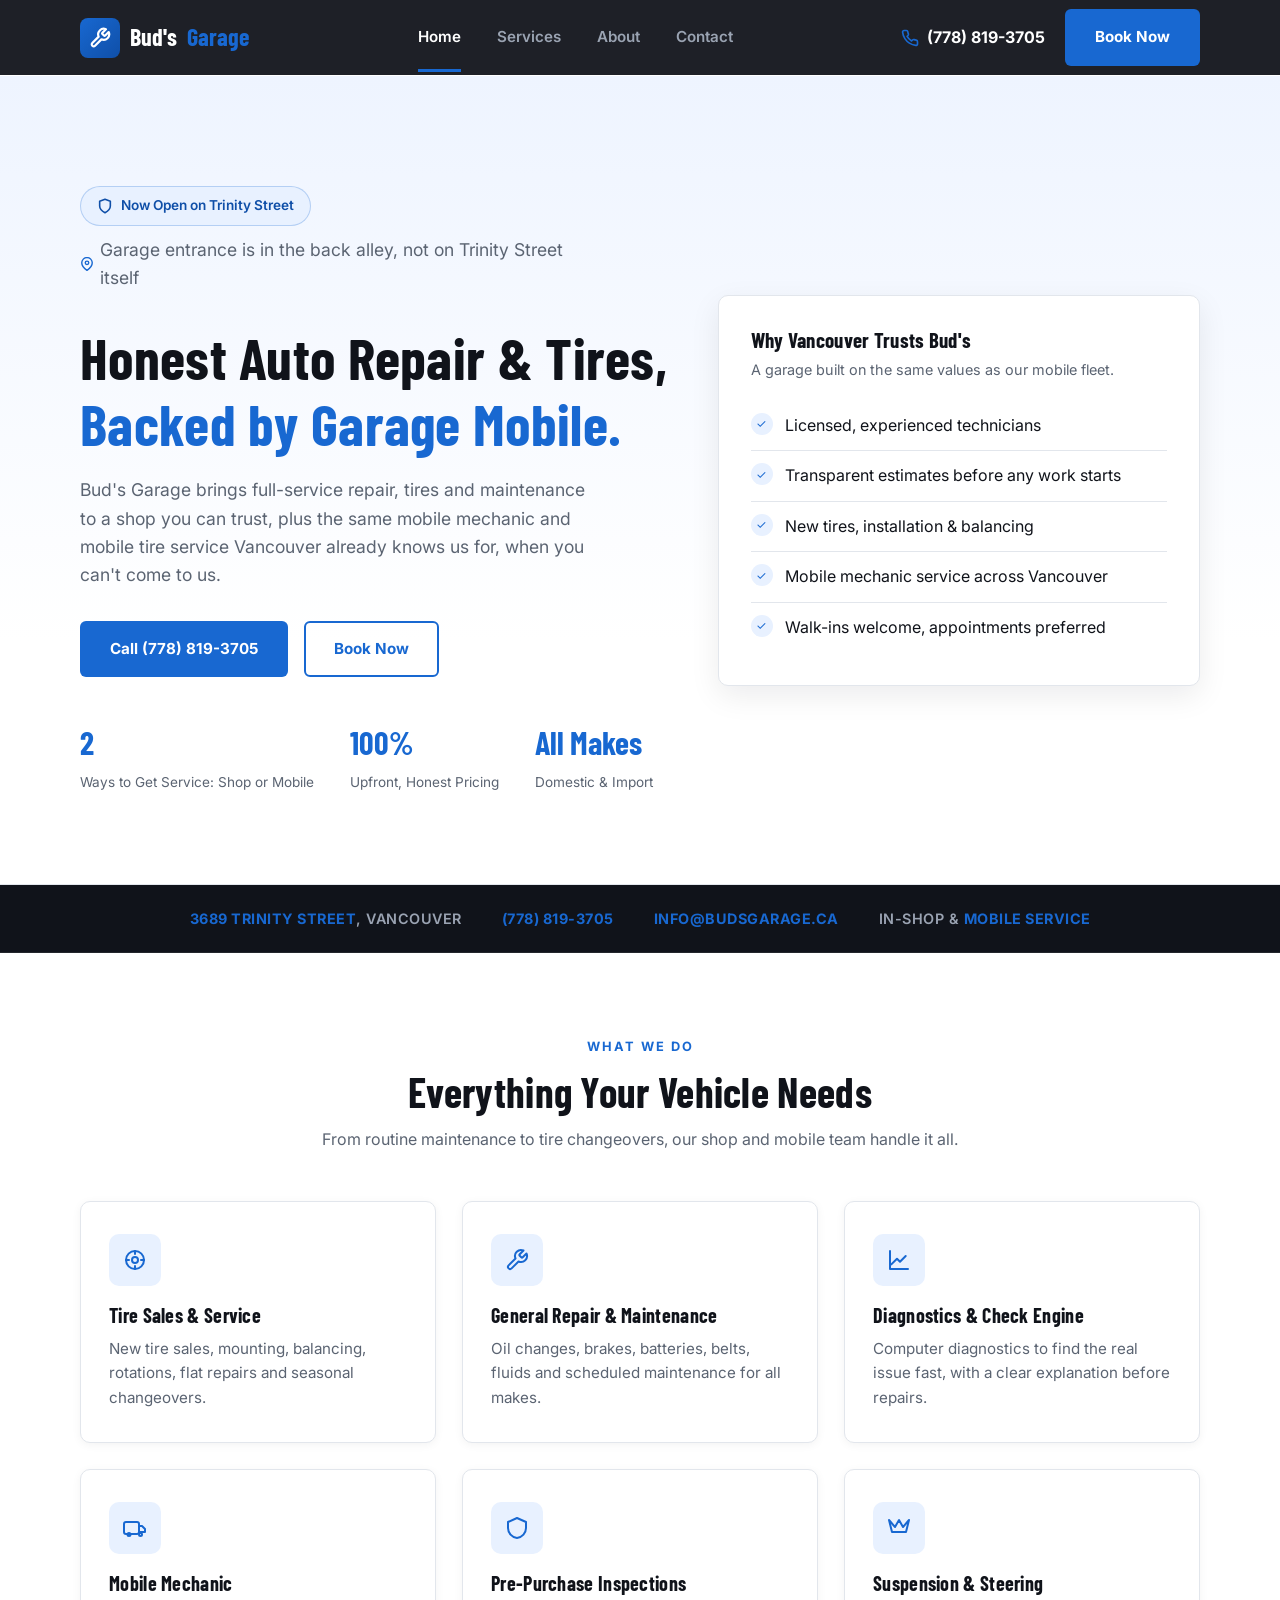
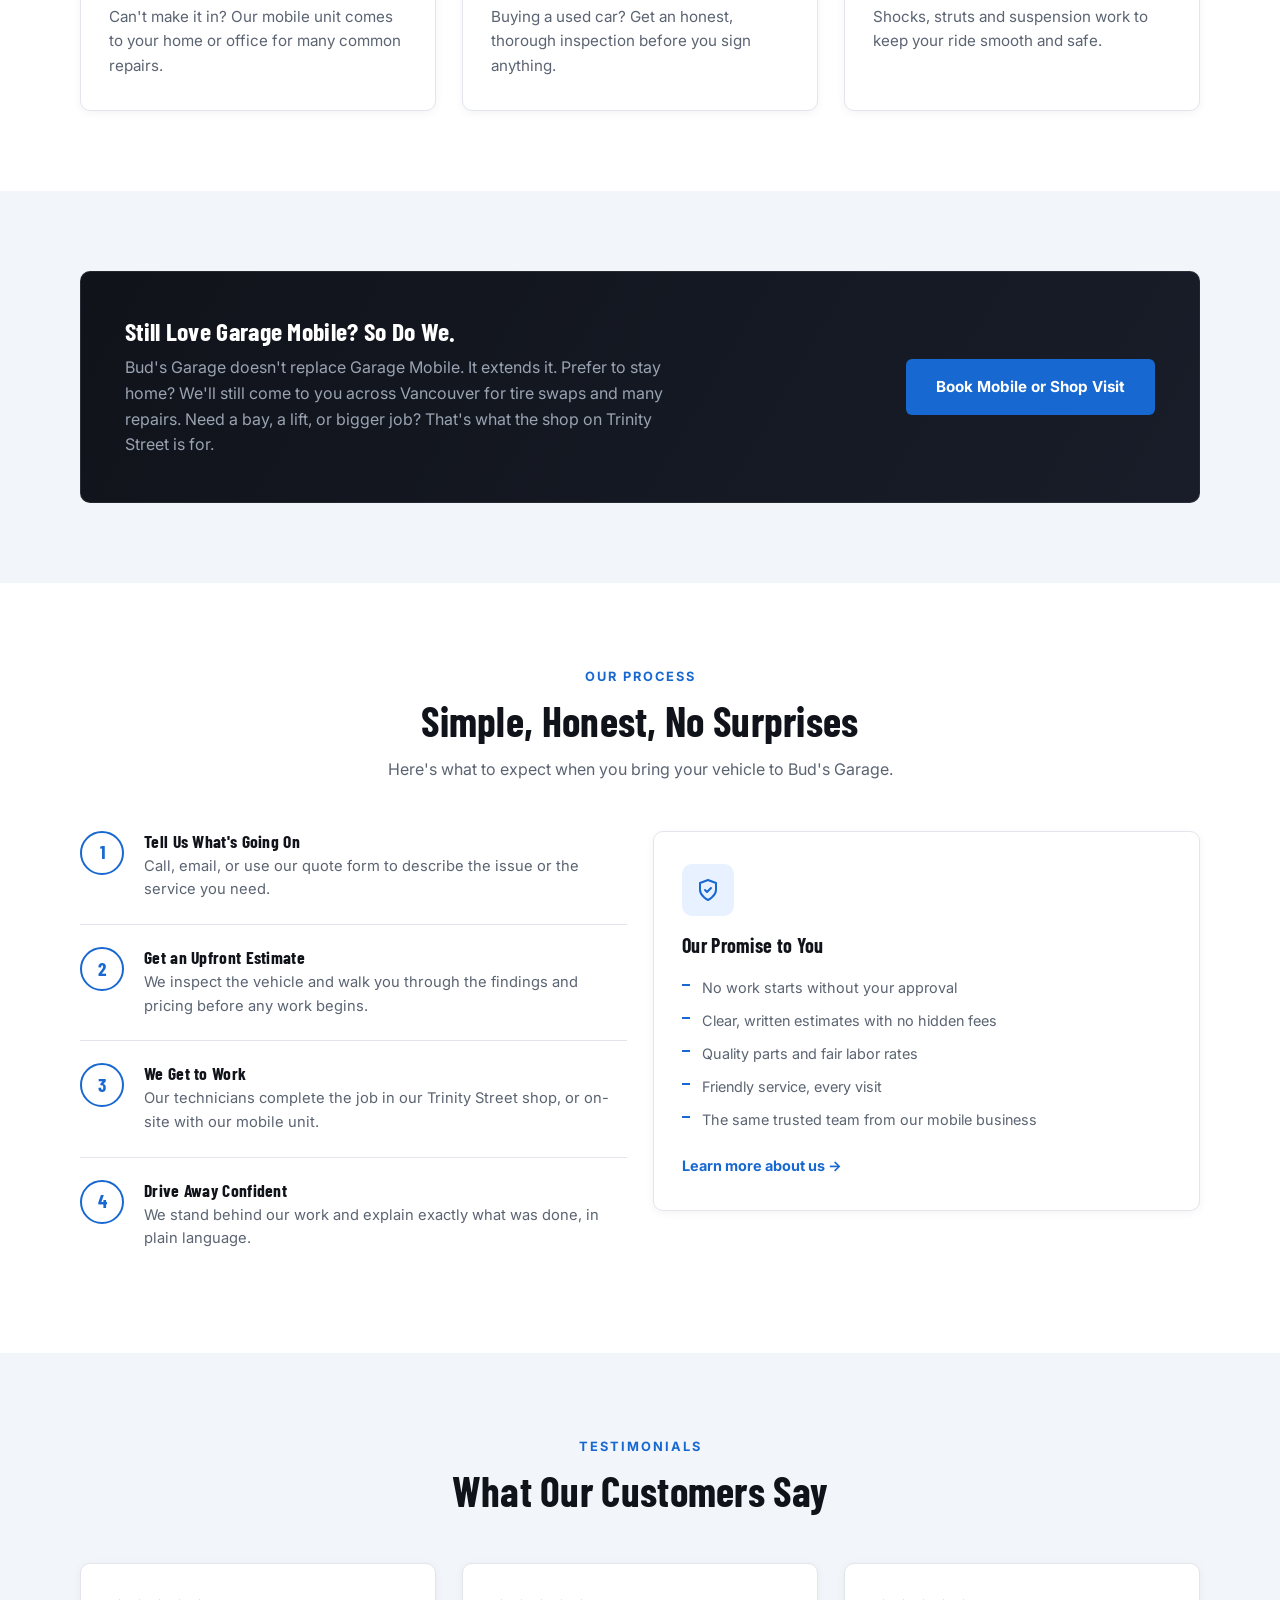
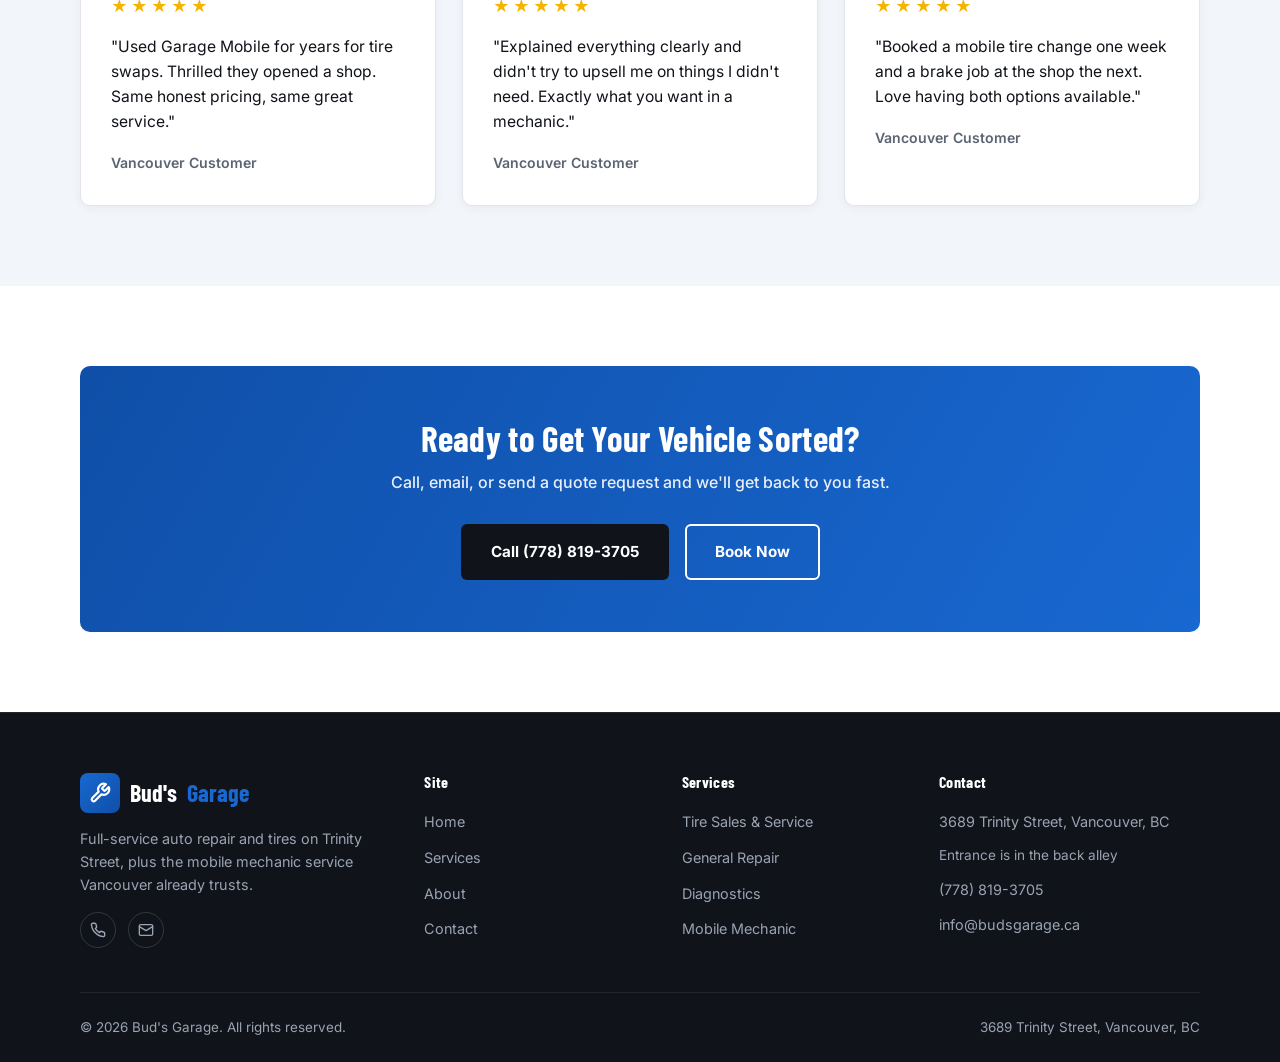
==== commit 8d388b76: "Surface back-alley entrance note on homepage and in footer Adds a small note under the "Now Open on " ====
--- a/index.html
+++ b/index.html
@@ -98,6 +98,10 @@
         <svg width="16" height="16" viewBox="0 0 24 24" fill="none" stroke="currentColor" stroke-width="2.4" stroke-linecap="round" stroke-linejoin="round"><path d="M12 22s8-4 8-10V5l-8-3-8 3v7c0 6 8 10 8 10z"/></svg>
         Now Open on Trinity Street
       </div>
+      <p class="hero-note">
+        <svg width="14" height="14" viewBox="0 0 24 24" fill="none" stroke="currentColor" stroke-width="2.4" stroke-linecap="round" stroke-linejoin="round"><path d="M21 10c0 7-9 13-9 13s-9-6-9-13a9 9 0 0 1 18 0z"/><circle cx="12" cy="10" r="3"/></svg>
+        Garage entrance is in the back alley, not on Trinity Street itself
+      </p>
       <h1>Honest Auto Repair &amp; Tires, <span>Backed by Garage Mobile.</span></h1>
       <p>Bud's Garage brings full-service repair, tires and maintenance to a shop you can trust, plus the same mobile mechanic and mobile tire service Vancouver already knows us for, when you can't come to us.</p>
       <div class="hero-actions">
--- a/css/style.css
+++ b/css/style.css
@@ -288,6 +288,21 @@
   margin-bottom: 22px;
 }
 
+.hero-note {
+  display: flex;
+  align-items: center;
+  gap: 6px;
+  color: var(--text-dim);
+  font-size: 0.85rem;
+  margin-top: -12px;
+  margin-bottom: 22px;
+}
+
+.hero-note svg {
+  flex-shrink: 0;
+  color: var(--accent);
+}
+
 .hero h1 {
   font-size: clamp(2.4rem, 5vw, 3.6rem);
   margin-bottom: 20px;
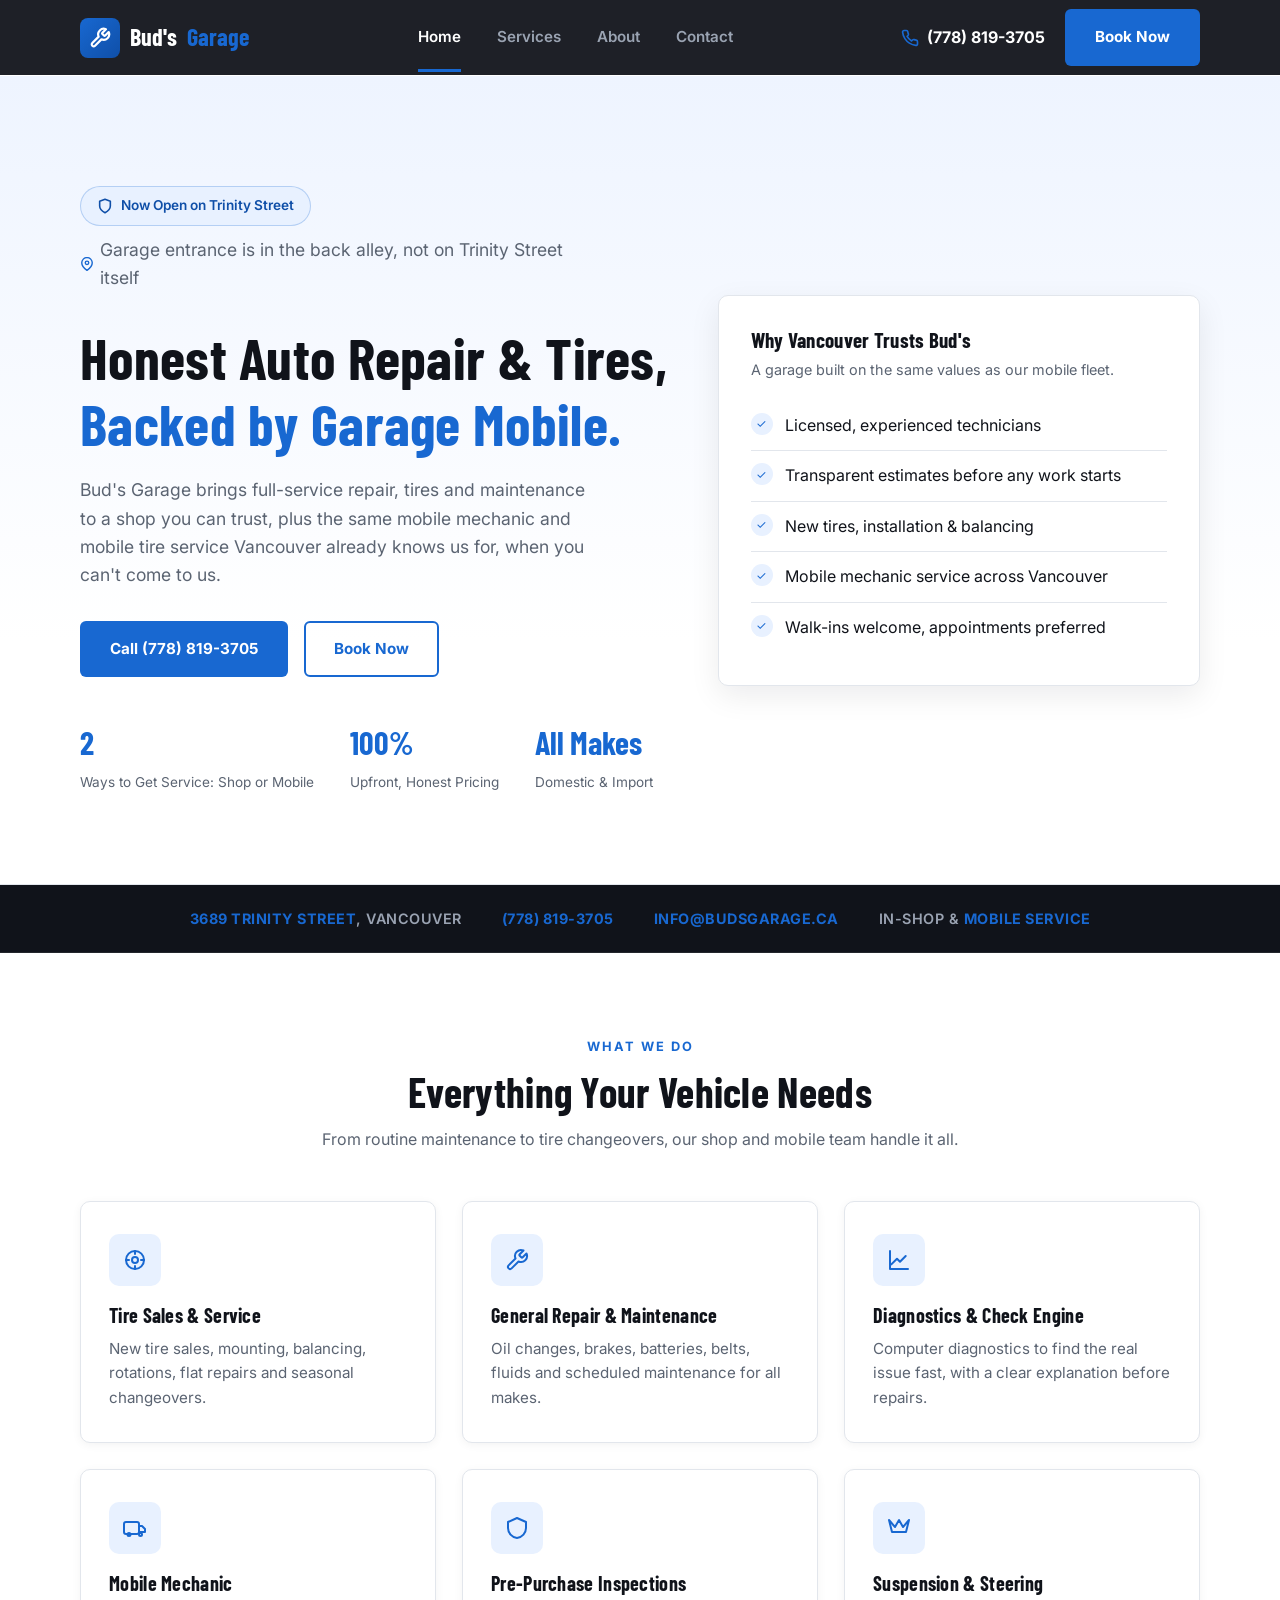
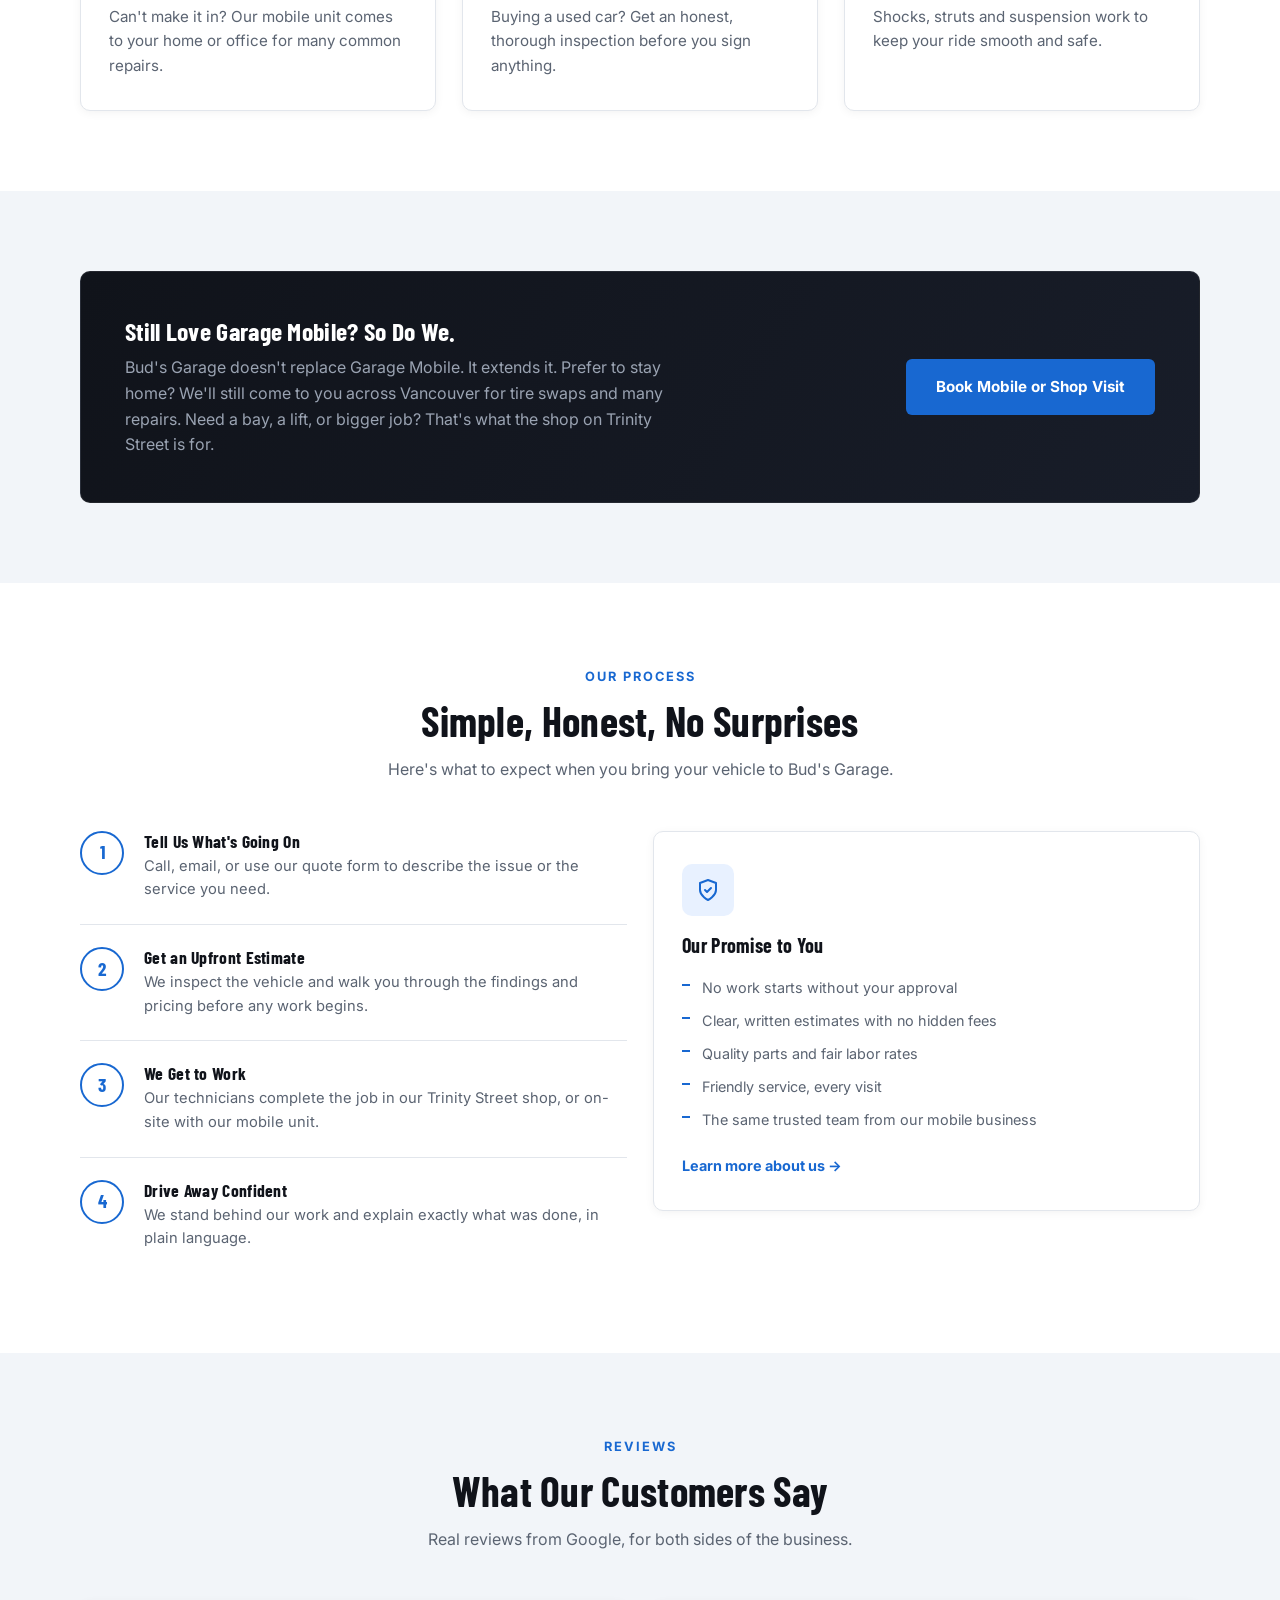
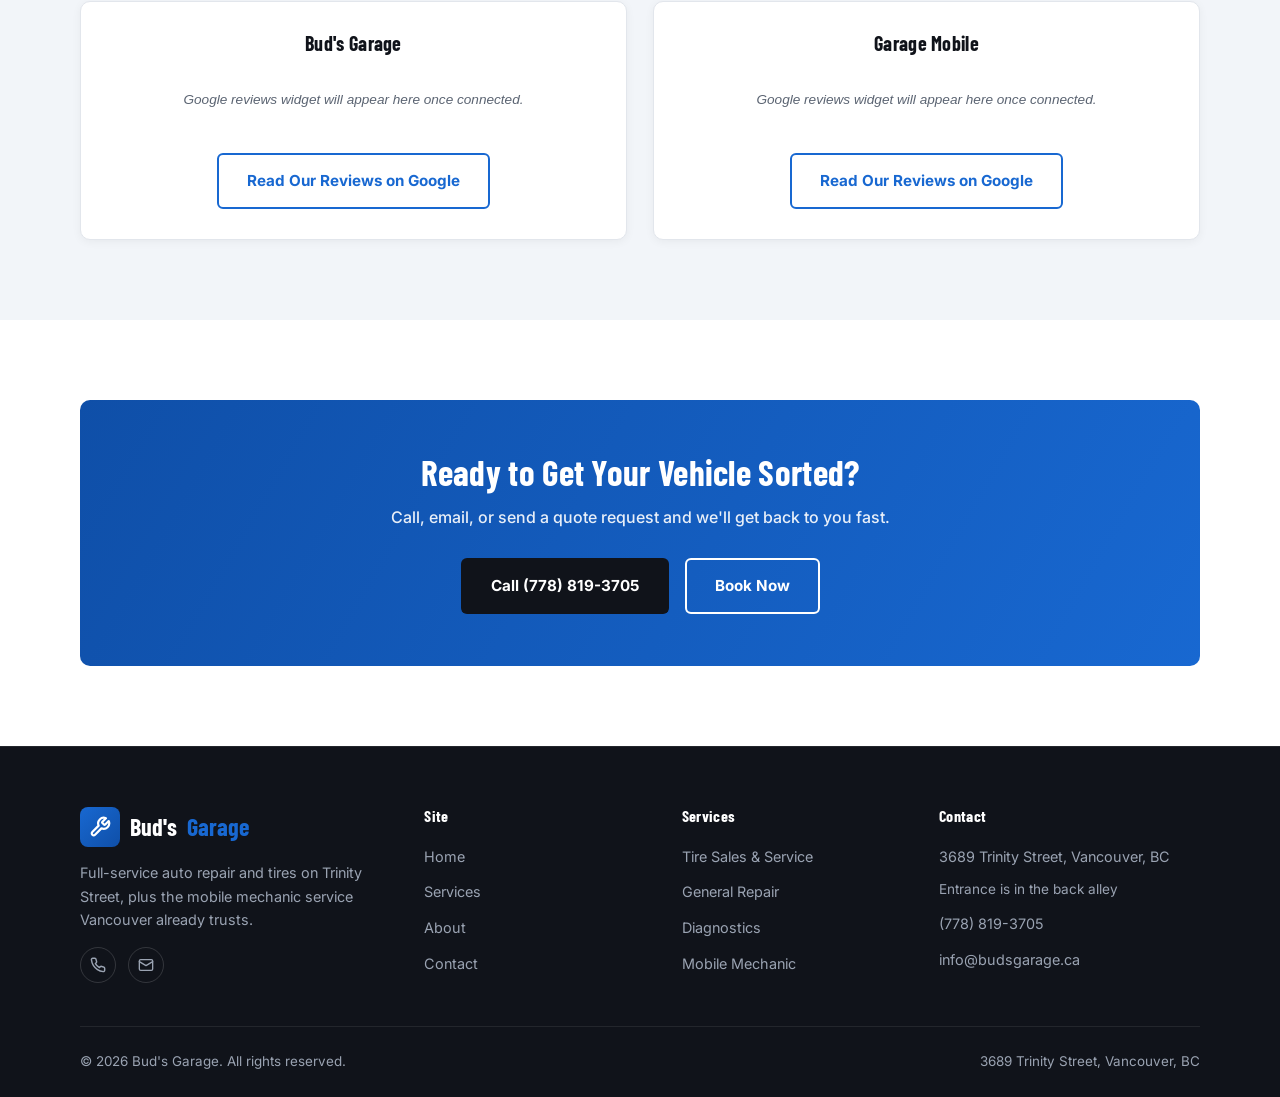
==== commit bd5910d5: "Replace placeholder testimonials with two real-review slots Swaps the three fabricated illustrative " ====
--- a/index.html
+++ b/index.html
@@ -48,15 +48,9 @@
   "openingHoursSpecification": [
     {
       "@type": "OpeningHoursSpecification",
-      "dayOfWeek": ["Monday", "Tuesday", "Wednesday", "Thursday", "Friday"],
-      "opens": "08:00",
+      "dayOfWeek": ["Monday", "Tuesday", "Wednesday", "Thursday", "Friday", "Saturday", "Sunday"],
+      "opens": "10:00",
       "closes": "18:00"
-    },
-    {
-      "@type": "OpeningHoursSpecification",
-      "dayOfWeek": ["Saturday"],
-      "opens": "09:00",
-      "closes": "15:00"
     }
   ]
 }
@@ -263,28 +257,32 @@
   </div>
 </section>
 
-<!-- ===== Testimonials ===== -->
+<!-- ===== Reviews ===== -->
 <section class="section section-alt">
   <div class="container">
     <div class="section-head">
-      <span class="eyebrow">Testimonials</span>
+      <span class="eyebrow">Reviews</span>
       <h2>What Our Customers Say</h2>
-    </div>
-    <div class="grid grid-3">
-      <div class="testimonial">
-        <div class="stars">&#9733;&#9733;&#9733;&#9733;&#9733;</div>
-        <p class="quote">"Used Garage Mobile for years for tire swaps. Thrilled they opened a shop. Same honest pricing, same great service."</p>
-        <div class="author">Vancouver Customer</div>
-      </div>
-      <div class="testimonial">
-        <div class="stars">&#9733;&#9733;&#9733;&#9733;&#9733;</div>
-        <p class="quote">"Explained everything clearly and didn't try to upsell me on things I didn't need. Exactly what you want in a mechanic."</p>
-        <div class="author">Vancouver Customer</div>
-      </div>
-      <div class="testimonial">
-        <div class="stars">&#9733;&#9733;&#9733;&#9733;&#9733;</div>
-        <p class="quote">"Booked a mobile tire change one week and a brake job at the shop the next. Love having both options available."</p>
-        <div class="author">Vancouver Customer</div>
+      <p>Real reviews from Google, for both sides of the business.</p>
+    </div>
+    <div class="grid grid-2 reviews-grid">
+      <div class="reviews-col">
+        <h3>Bud's Garage</h3>
+        <!--
+          Paste your Google reviews widget embed code here (e.g. from
+          Elfsight, EmbedSocial, or Tagembed) for the Bud's Garage
+          listing. If the widget provider gives a shared <script> tag,
+          include it once in the page (e.g. just before </body>) rather
+          than duplicating it in both review columns.
+        -->
+        <div id="google-reviews-budsgarage" class="reviews-widget-slot"></div>
+        <a href="https://maps.app.goo.gl/8T1ZGSy6QRMyx3216" target="_blank" rel="noopener" class="btn btn-outline">Read Our Reviews on Google</a>
+      </div>
+      <div class="reviews-col">
+        <h3>Garage Mobile</h3>
+        <!-- Paste the Garage Mobile reviews widget embed code here. -->
+        <div id="google-reviews-garagemobile" class="reviews-widget-slot"></div>
+        <a href="https://share.google/sLluhGRzMNSgR8jY7" target="_blank" rel="noopener" class="btn btn-outline">Read Our Reviews on Google</a>
       </div>
     </div>
   </div>
--- a/css/style.css
+++ b/css/style.css
@@ -573,32 +573,34 @@
   font-size: 0.92rem;
 }
 
-/* ---------- Testimonials ---------- */
-
-.testimonial {
+/* ---------- Reviews ---------- */
+
+.reviews-col {
   background: var(--card);
   border: 1px solid var(--border);
   border-radius: var(--radius);
   padding: 30px;
   box-shadow: 0 2px 10px rgba(16, 19, 26, 0.05);
-}
-
-.testimonial .stars {
-  color: var(--stars);
-  margin-bottom: 14px;
-  letter-spacing: 3px;
-}
-
-.testimonial p.quote {
-  color: var(--text);
-  font-size: 0.98rem;
+  text-align: center;
+}
+
+.reviews-col h3 {
+  font-size: 1.25rem;
   margin-bottom: 18px;
 }
 
-.testimonial .author {
-  color: var(--text-dim);
-  font-size: 0.88rem;
-  font-weight: 600;
+.reviews-widget-slot {
+  min-height: 60px;
+  margin-bottom: 20px;
+}
+
+.reviews-widget-slot:empty::before {
+  content: "Google reviews widget will appear here once connected.";
+  display: block;
+  color: var(--text-dim);
+  font-size: 0.85rem;
+  font-style: italic;
+  padding: 16px 0;
 }
 
 /* ---------- CTA band ---------- */
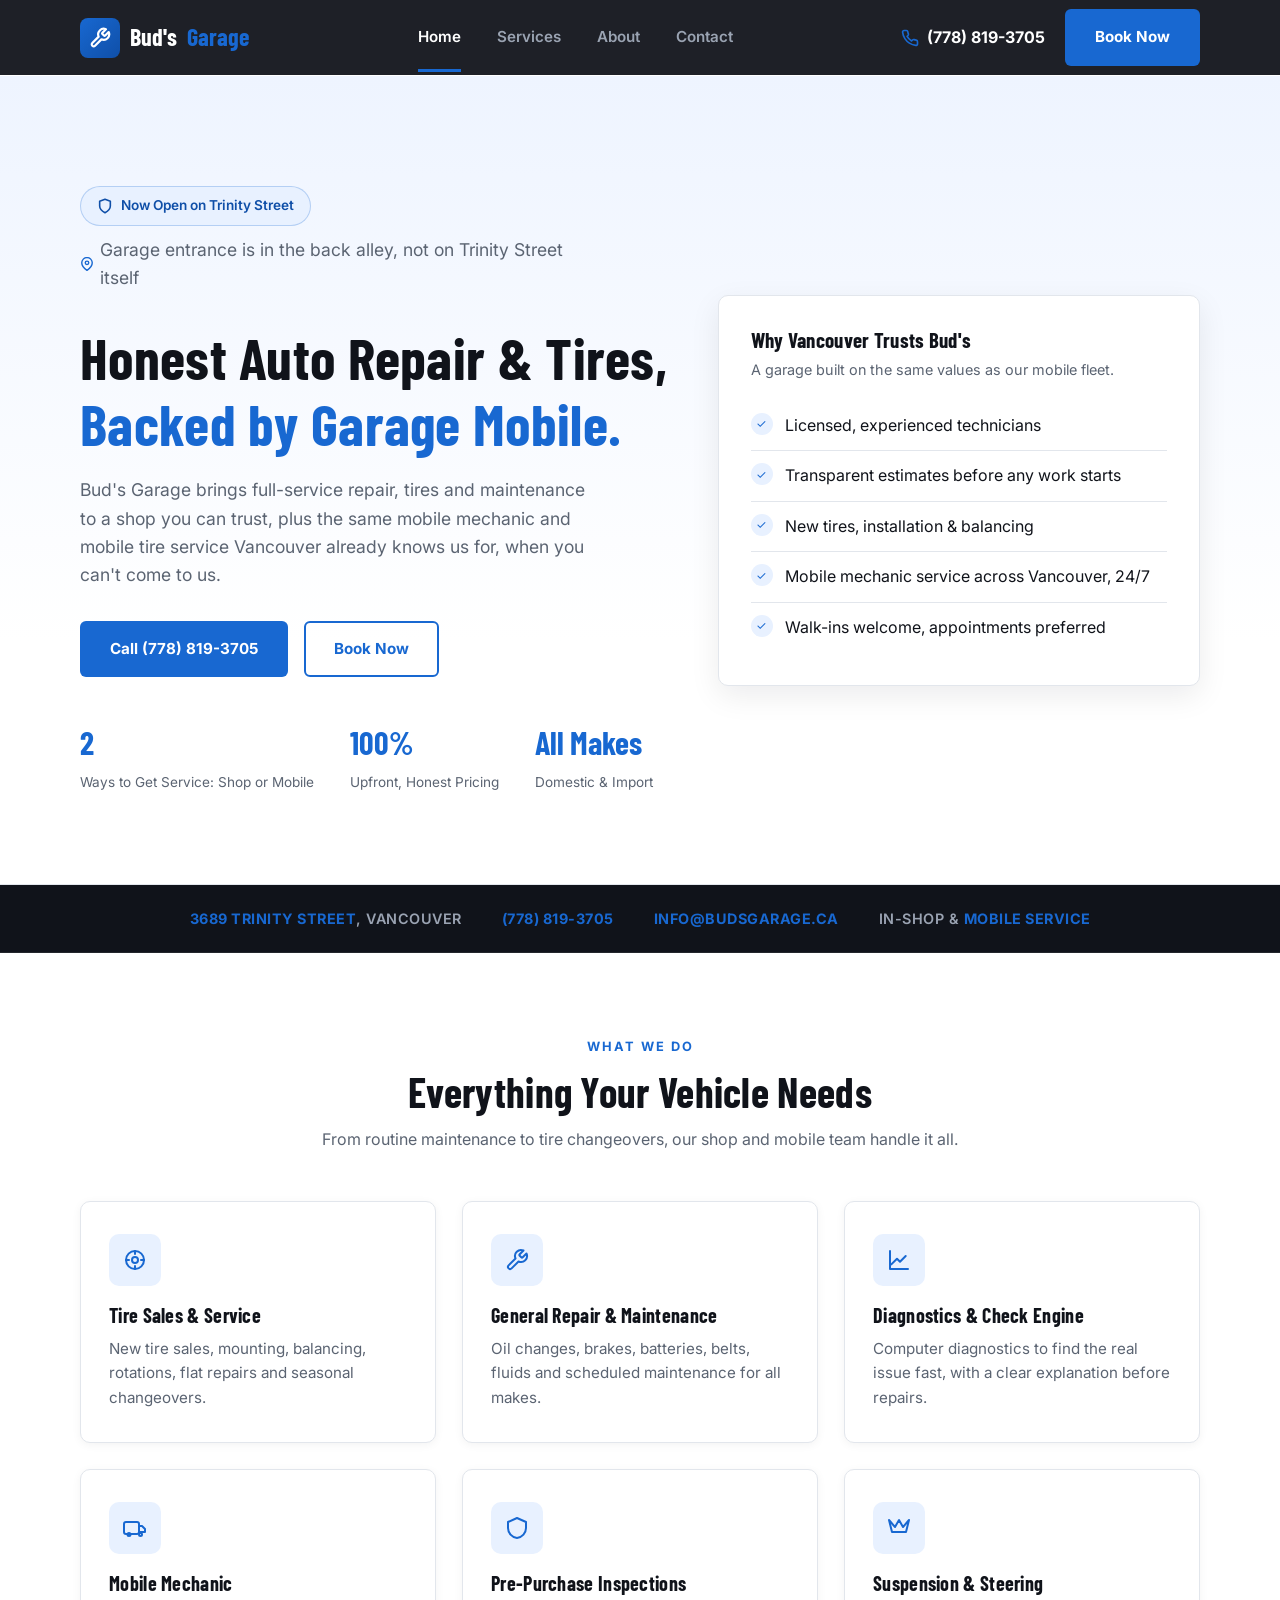
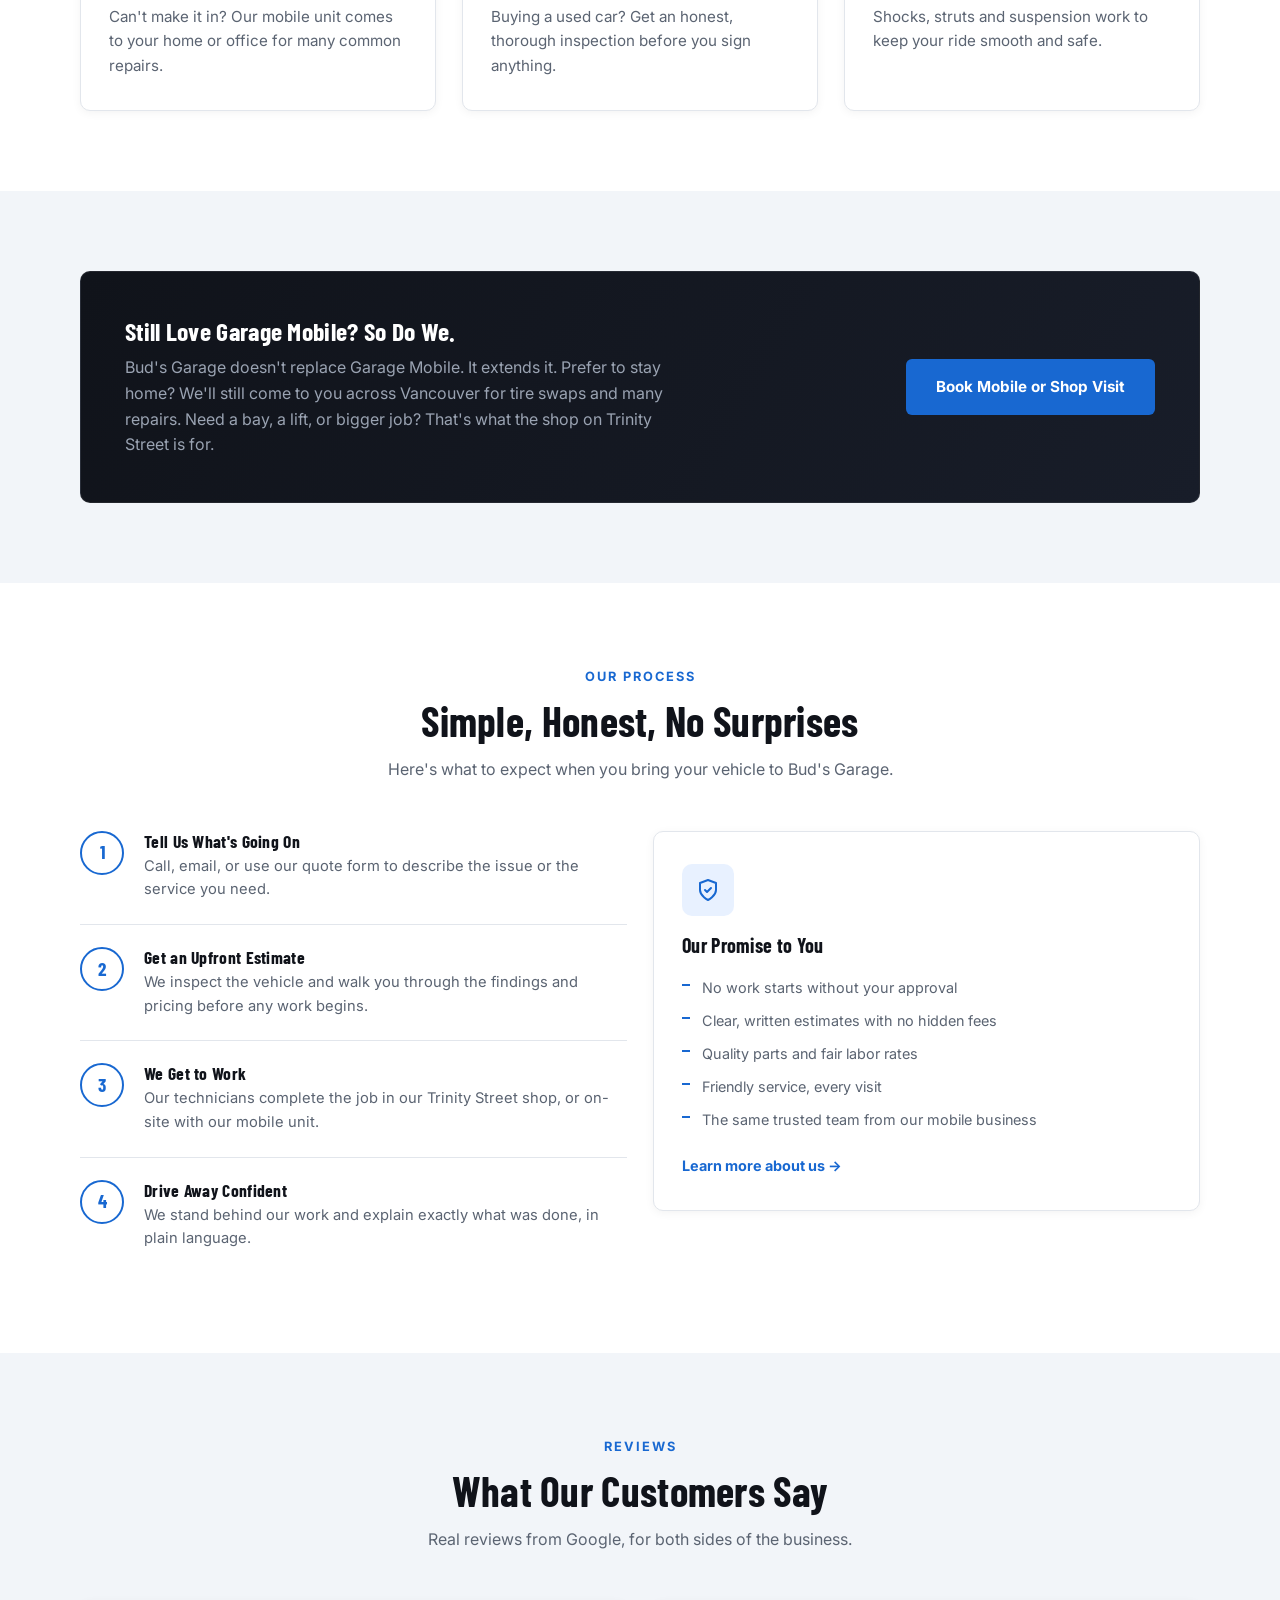
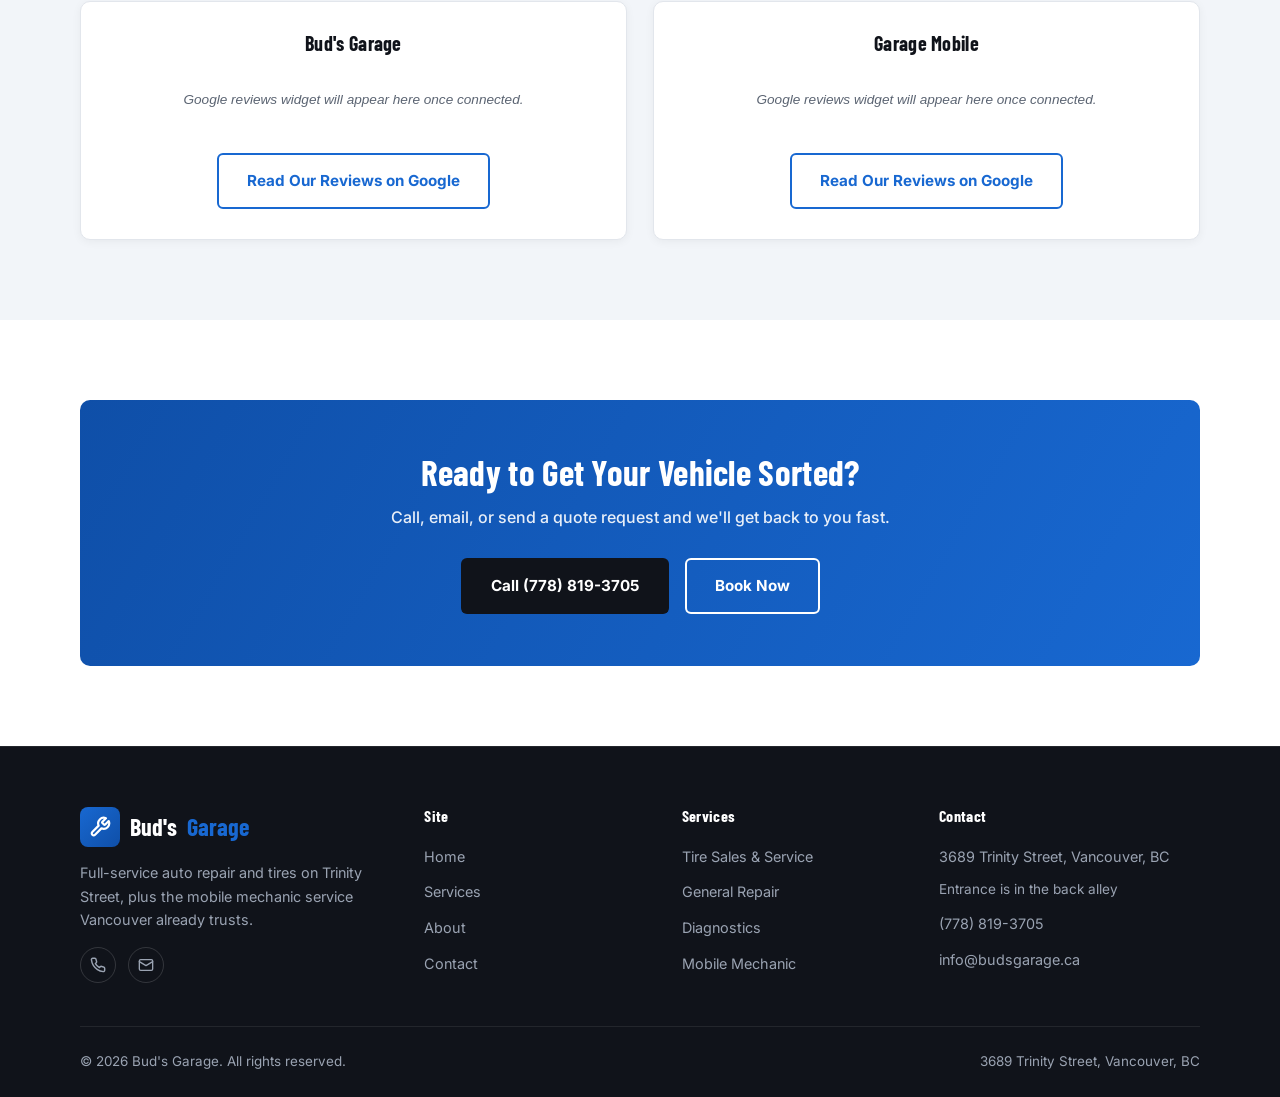
==== commit 0d9f7e9a: "Show Garage Mobile as available 24/7 Updates the Contact page's hours card to list shop hours and Ga" ====
--- a/index.html
+++ b/index.html
@@ -115,7 +115,7 @@
         <li><span class="check">&#10003;</span> Licensed, experienced technicians</li>
         <li><span class="check">&#10003;</span> Transparent estimates before any work starts</li>
         <li><span class="check">&#10003;</span> New tires, installation &amp; balancing</li>
-        <li><span class="check">&#10003;</span> Mobile mechanic service across Vancouver</li>
+        <li><span class="check">&#10003;</span> Mobile mechanic service across Vancouver, 24/7</li>
         <li><span class="check">&#10003;</span> Walk-ins welcome, appointments preferred</li>
       </ul>
     </div>
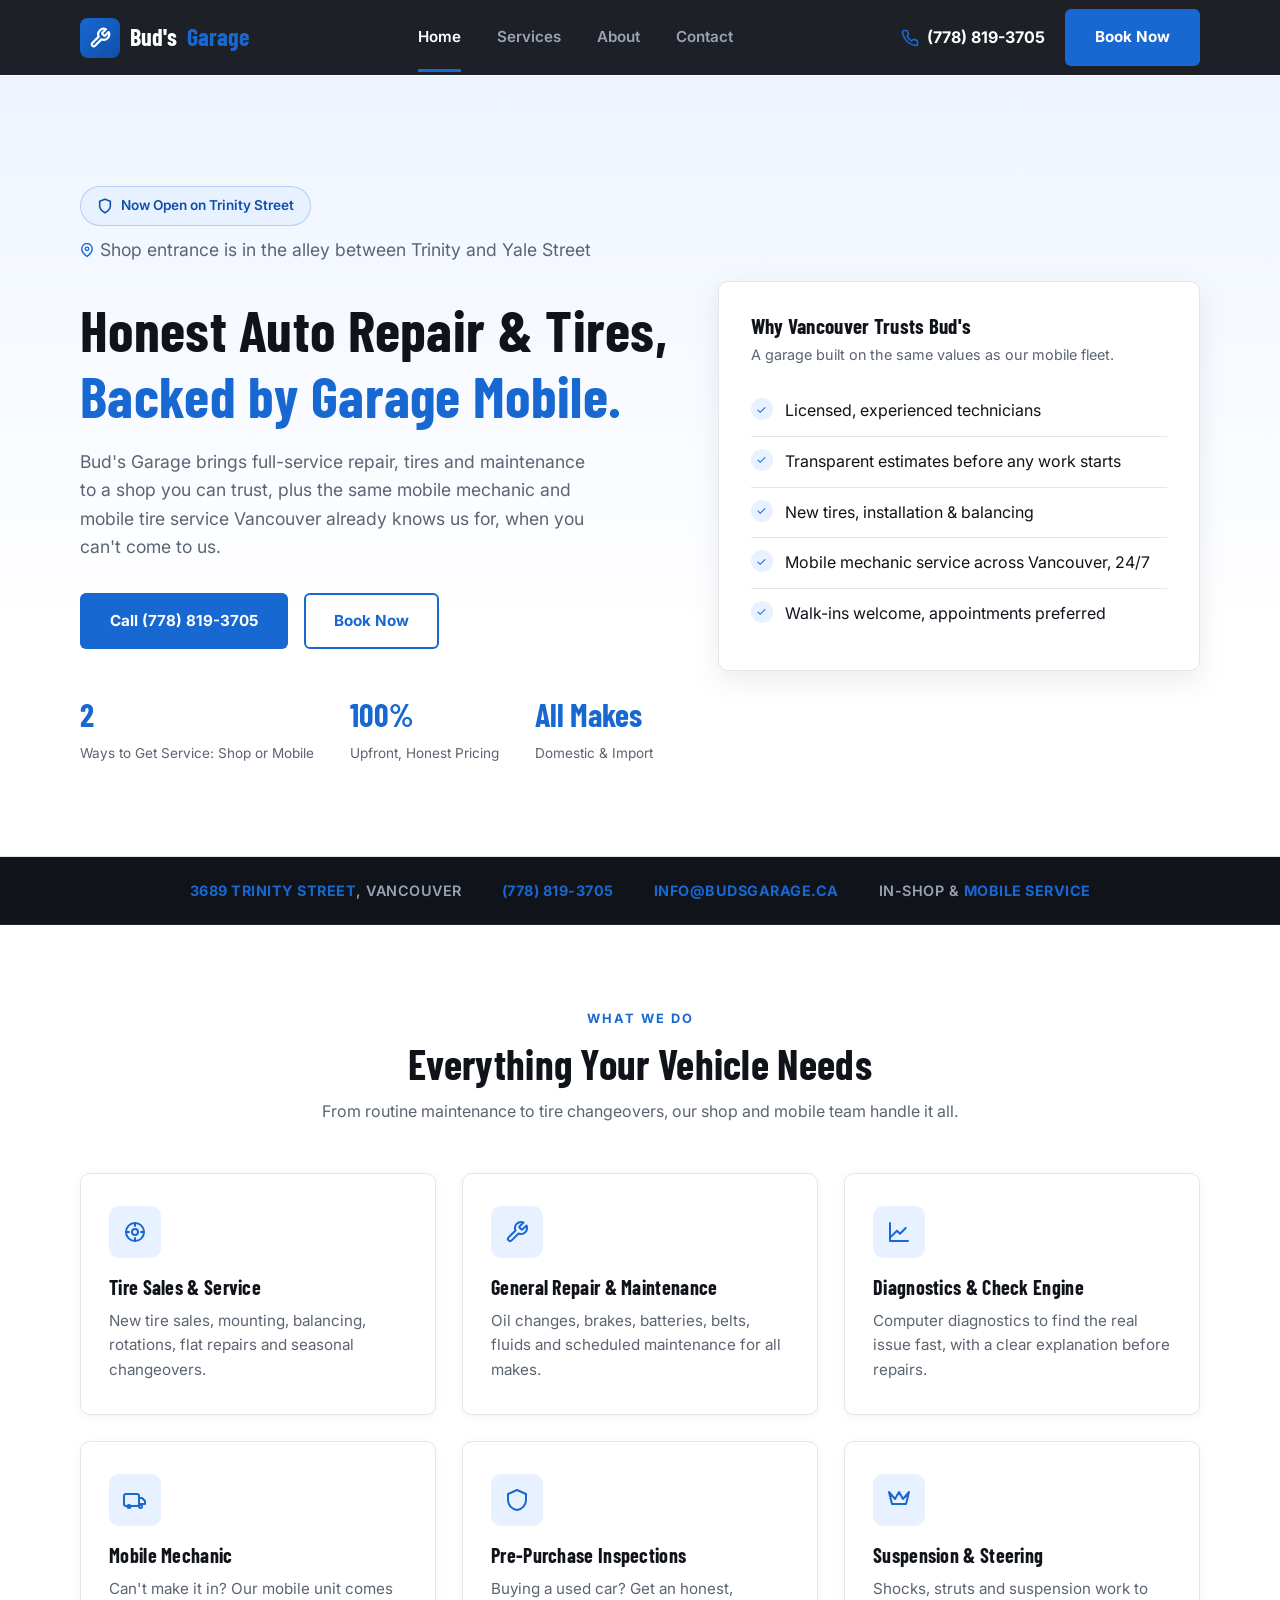
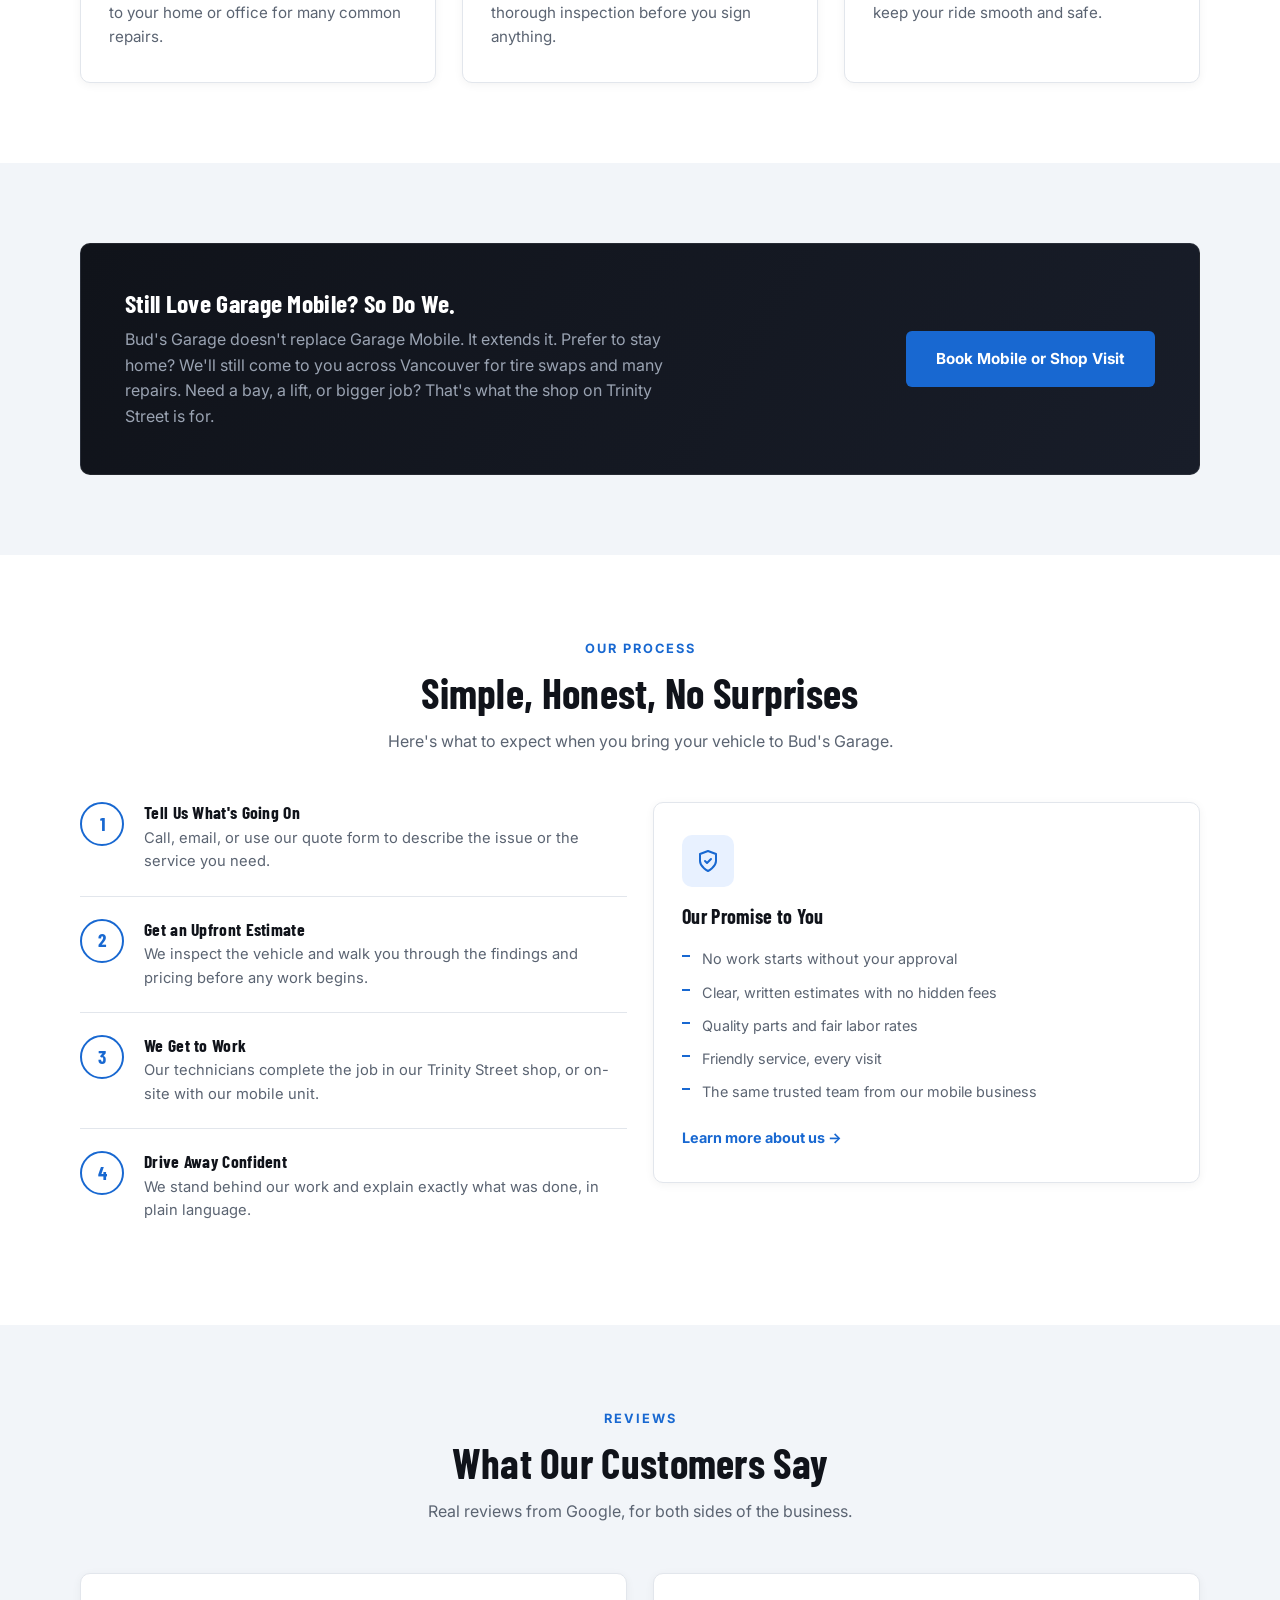
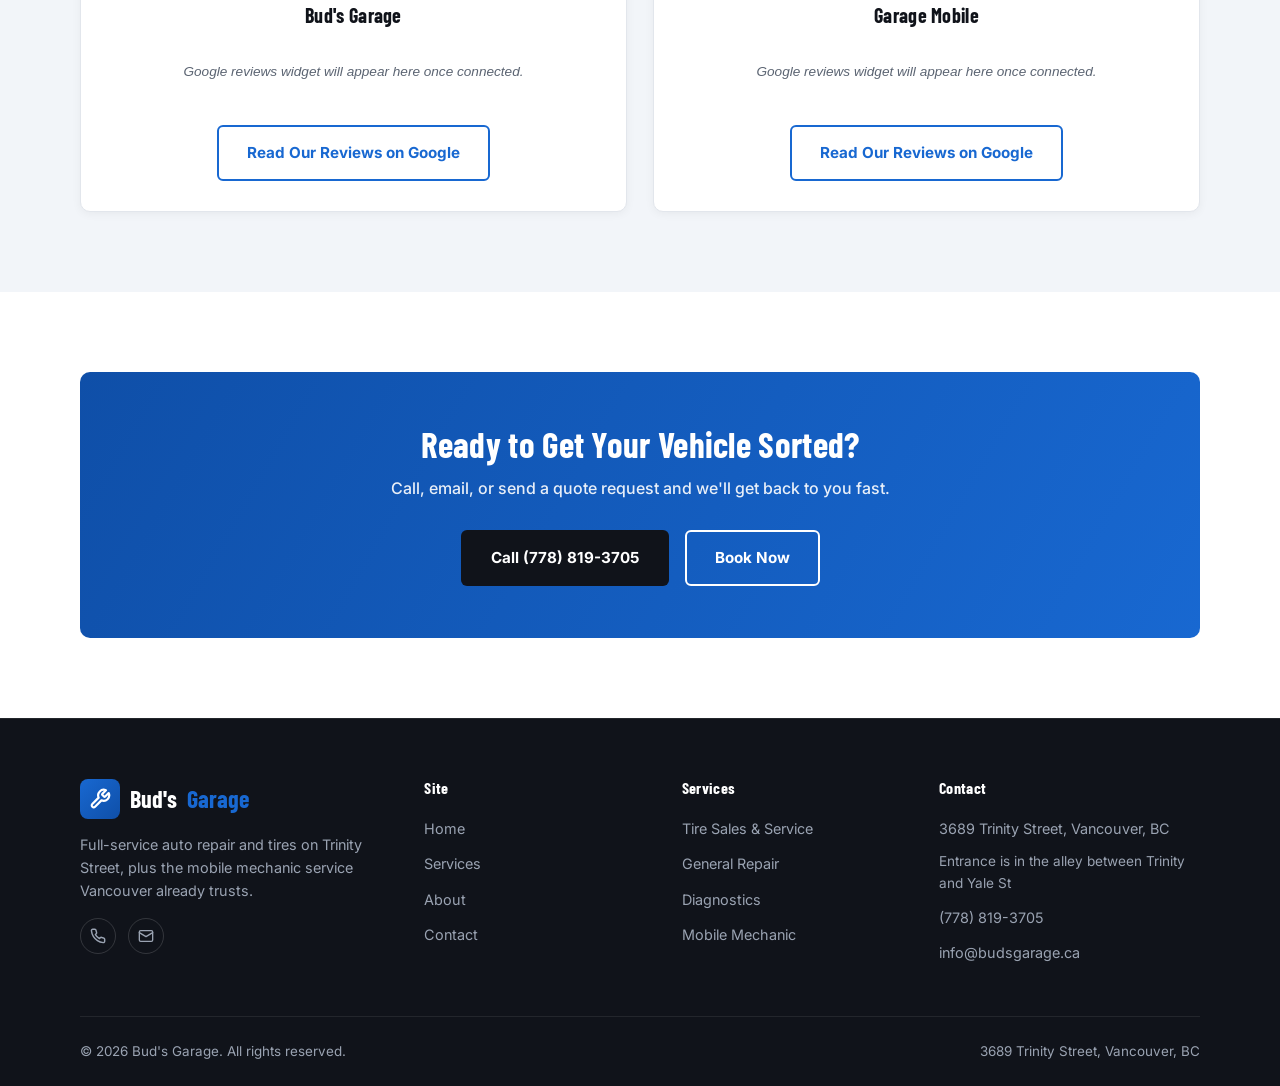
==== commit 3c9e1caa: "Clarify shop entrance location as the alley between Trinity and Yale St Replaces the generic "back a" ====
--- a/index.html
+++ b/index.html
@@ -94,7 +94,7 @@
       </div>
       <p class="hero-note">
         <svg width="14" height="14" viewBox="0 0 24 24" fill="none" stroke="currentColor" stroke-width="2.4" stroke-linecap="round" stroke-linejoin="round"><path d="M21 10c0 7-9 13-9 13s-9-6-9-13a9 9 0 0 1 18 0z"/><circle cx="12" cy="10" r="3"/></svg>
-        Garage entrance is in the back alley, not on Trinity Street itself
+        Shop entrance is in the alley between Trinity and Yale Street
       </p>
       <h1>Honest Auto Repair &amp; Tires, <span>Backed by Garage Mobile.</span></h1>
       <p>Bud's Garage brings full-service repair, tires and maintenance to a shop you can trust, plus the same mobile mechanic and mobile tire service Vancouver already knows us for, when you can't come to us.</p>
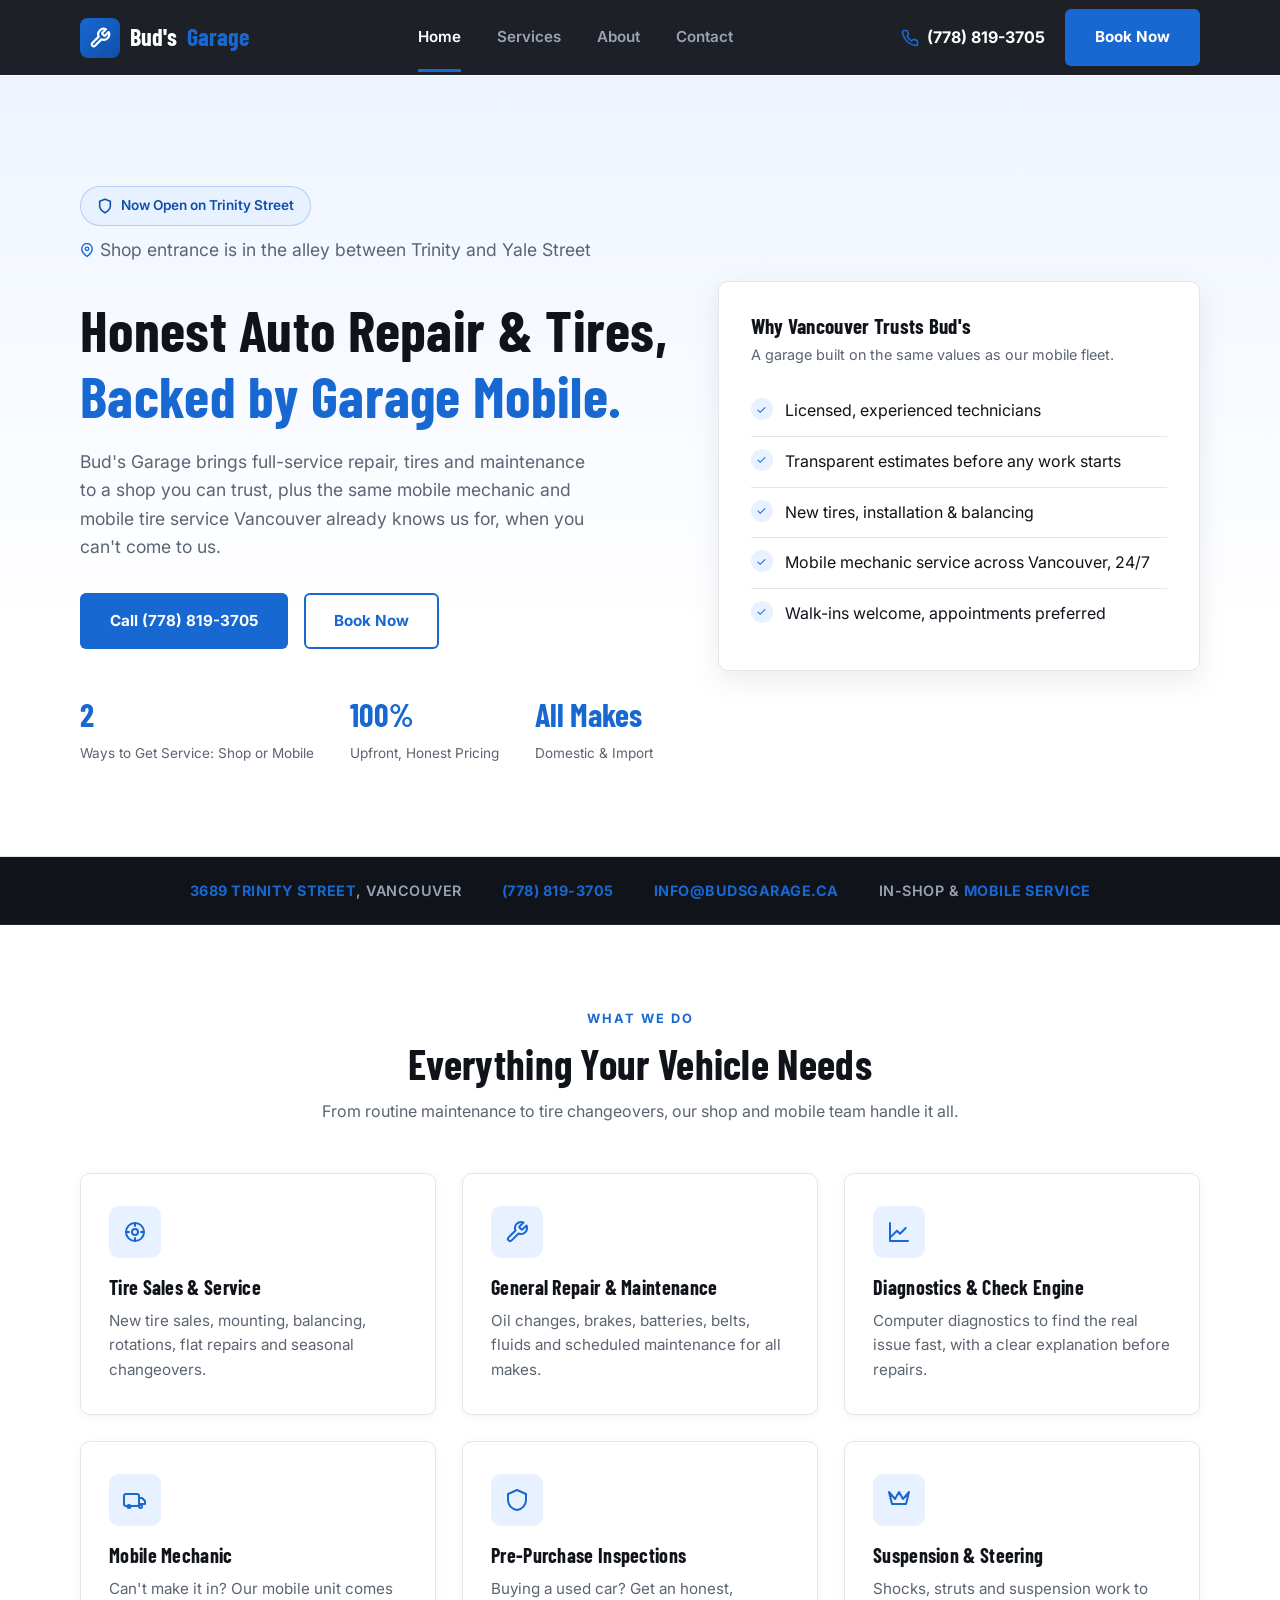
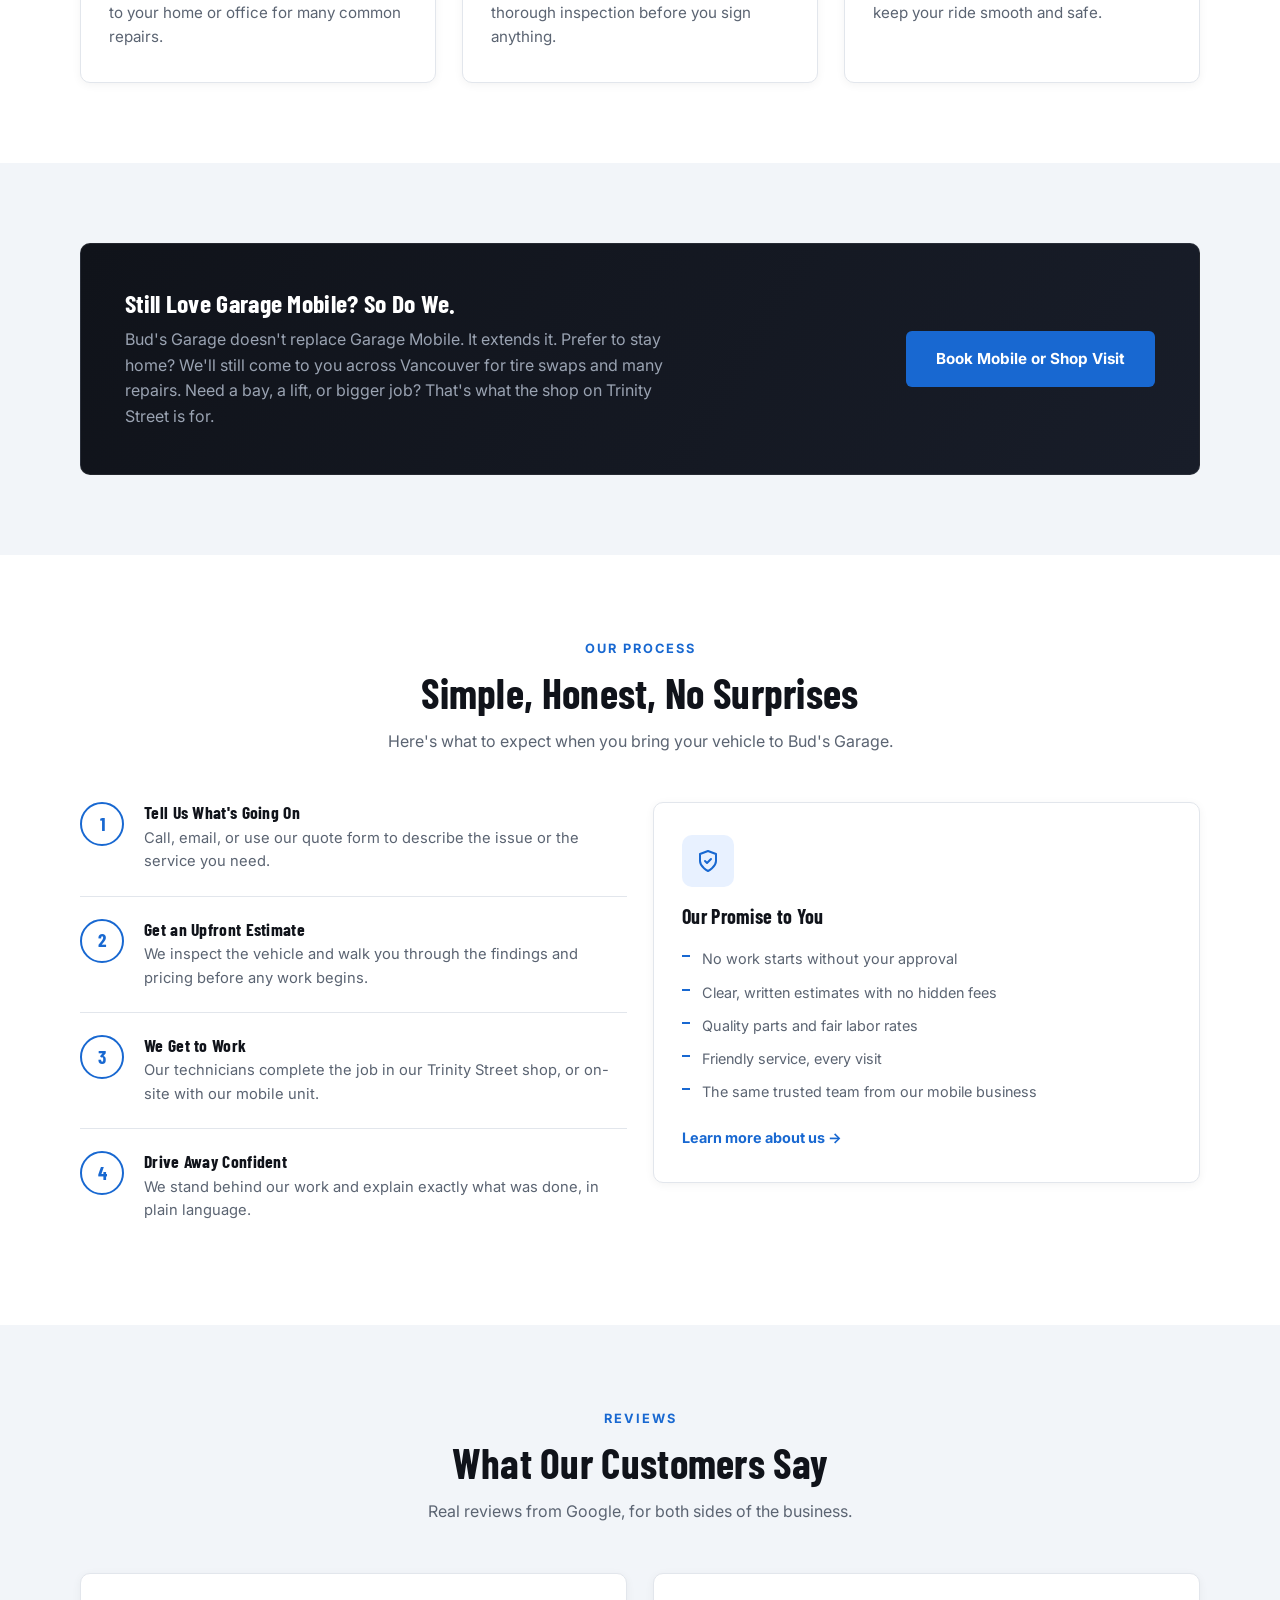
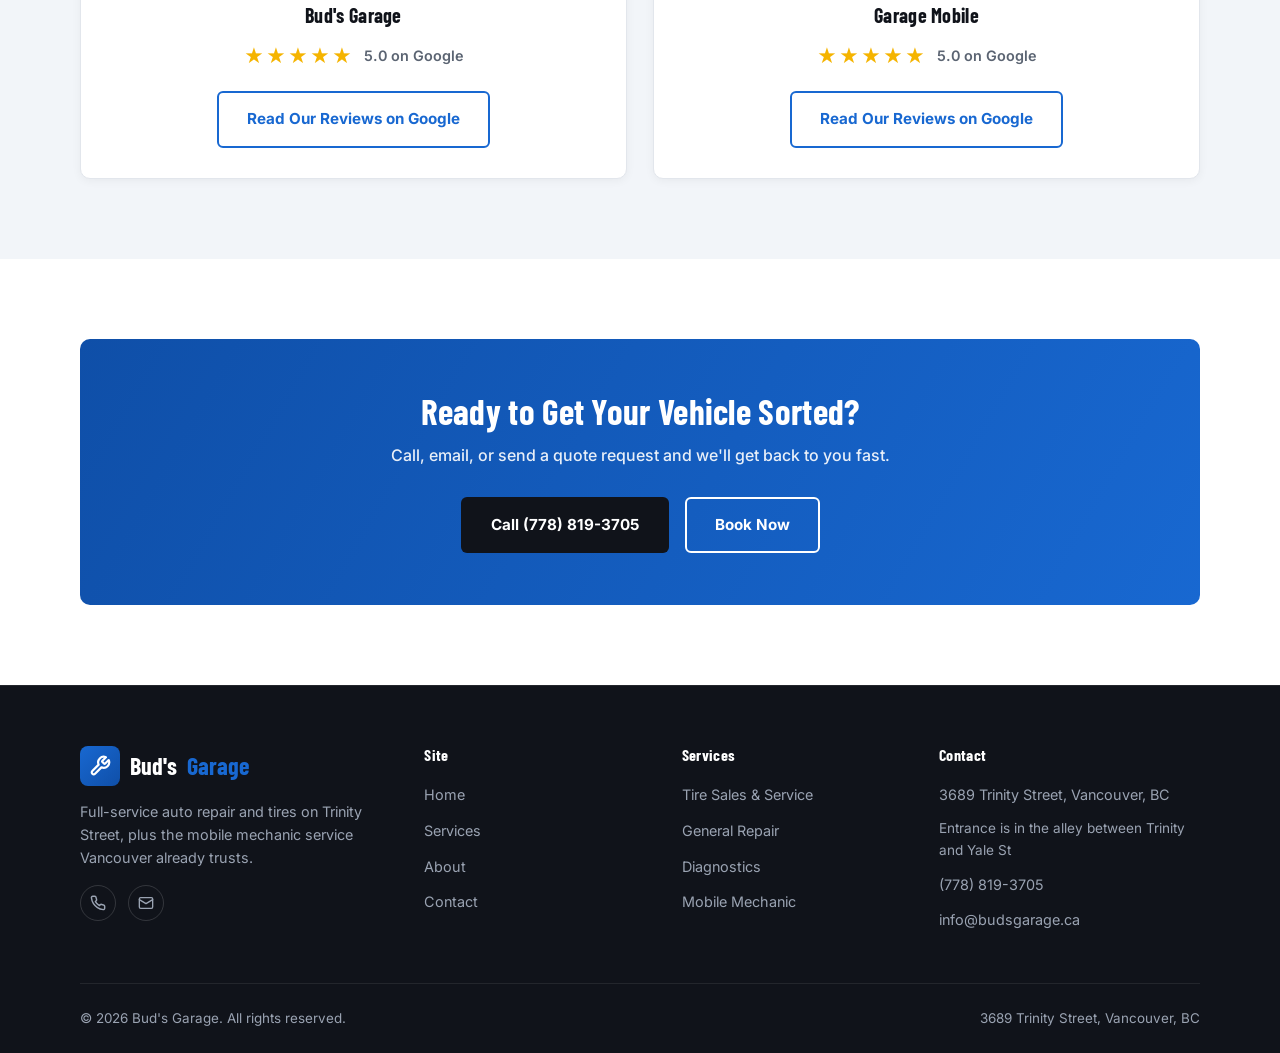
==== commit 681e5aee: "Show 5-star rating badge on reviews, drop placeholder text Removes the "Google reviews widget will a" ====
--- a/index.html
+++ b/index.html
@@ -268,6 +268,10 @@
     <div class="grid grid-2 reviews-grid">
       <div class="reviews-col">
         <h3>Bud's Garage</h3>
+        <div class="stars-badge">
+          <span class="stars">&#9733;&#9733;&#9733;&#9733;&#9733;</span>
+          <span class="rating-label">5.0 on Google</span>
+        </div>
         <!--
           Paste your Google reviews widget embed code here (e.g. from
           Elfsight, EmbedSocial, or Tagembed) for the Bud's Garage
@@ -280,9 +284,13 @@
       </div>
       <div class="reviews-col">
         <h3>Garage Mobile</h3>
+        <div class="stars-badge">
+          <span class="stars">&#9733;&#9733;&#9733;&#9733;&#9733;</span>
+          <span class="rating-label">5.0 on Google</span>
+        </div>
         <!-- Paste the Garage Mobile reviews widget embed code here. -->
         <div id="google-reviews-garagemobile" class="reviews-widget-slot"></div>
-        <a href="https://share.google/sLluhGRzMNSgR8jY7" target="_blank" rel="noopener" class="btn btn-outline">Read Our Reviews on Google</a>
+        <a href="https://maps.app.goo.gl/2dEV6iGhVxN6G6Si9" target="_blank" rel="noopener" class="btn btn-outline">Read Our Reviews on Google</a>
       </div>
     </div>
   </div>
--- a/css/style.css
+++ b/css/style.css
@@ -586,21 +586,35 @@
 
 .reviews-col h3 {
   font-size: 1.25rem;
-  margin-bottom: 18px;
+  margin-bottom: 14px;
+}
+
+.stars-badge {
+  display: flex;
+  align-items: center;
+  justify-content: center;
+  gap: 10px;
+  margin-bottom: 20px;
+}
+
+.stars-badge .stars {
+  color: var(--stars);
+  font-size: 1.2rem;
+  letter-spacing: 2px;
+}
+
+.stars-badge .rating-label {
+  color: var(--text-dim);
+  font-size: 0.9rem;
+  font-weight: 600;
 }
 
 .reviews-widget-slot {
-  min-height: 60px;
   margin-bottom: 20px;
 }
 
-.reviews-widget-slot:empty::before {
-  content: "Google reviews widget will appear here once connected.";
-  display: block;
-  color: var(--text-dim);
-  font-size: 0.85rem;
-  font-style: italic;
-  padding: 16px 0;
+.reviews-widget-slot:empty {
+  display: none;
 }
 
 /* ---------- CTA band ---------- */
